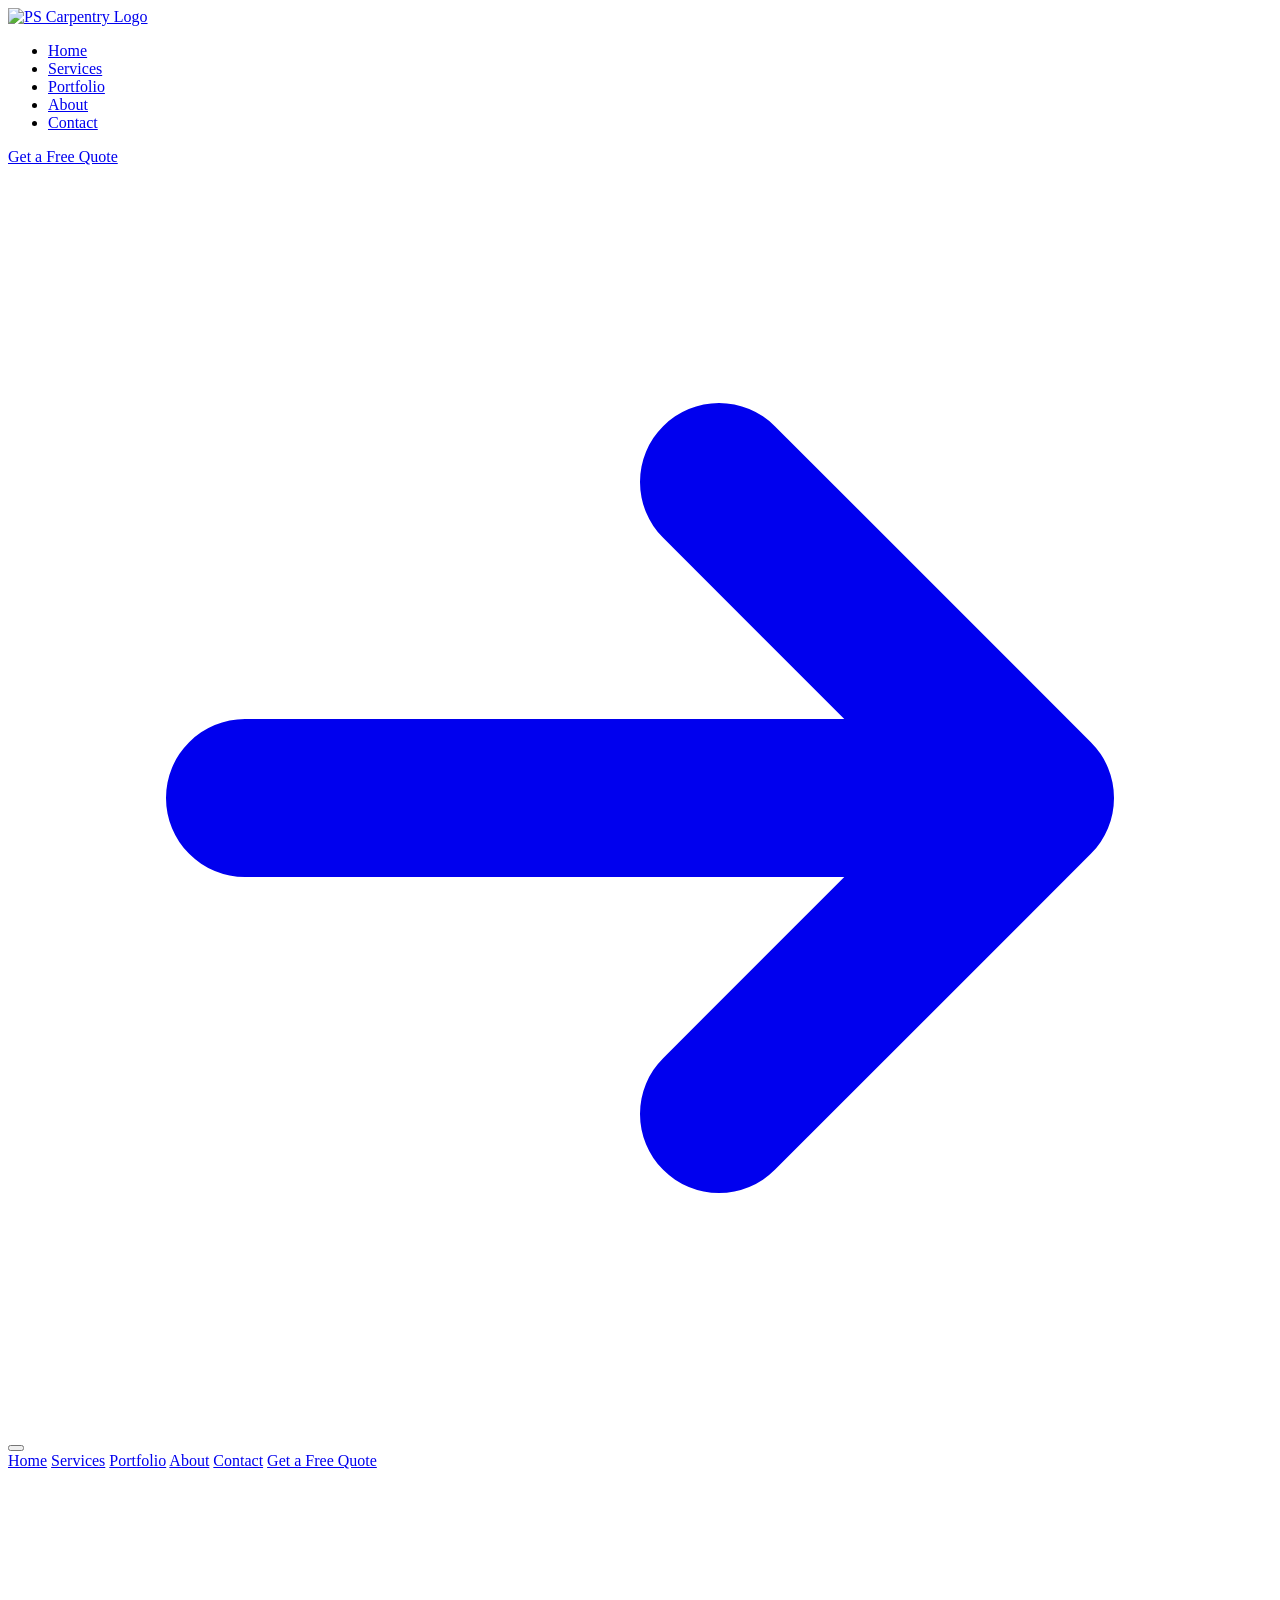
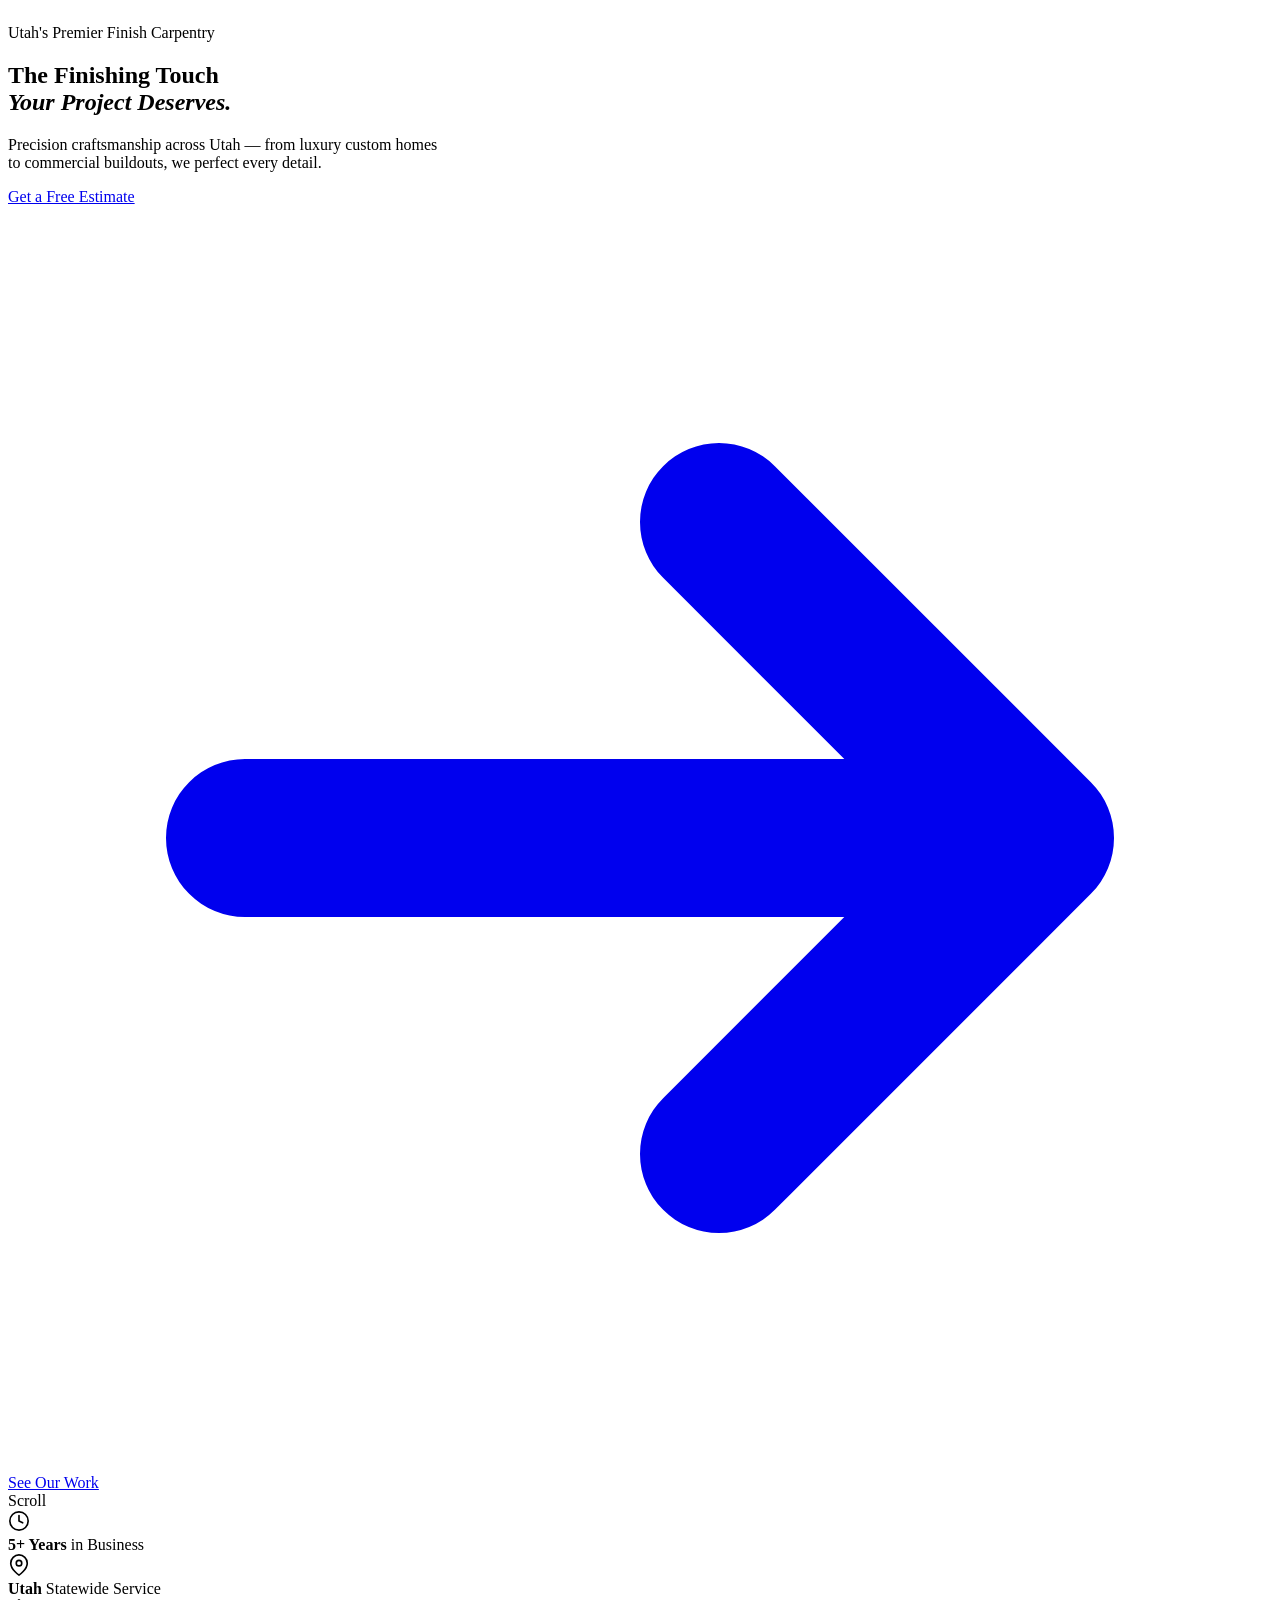
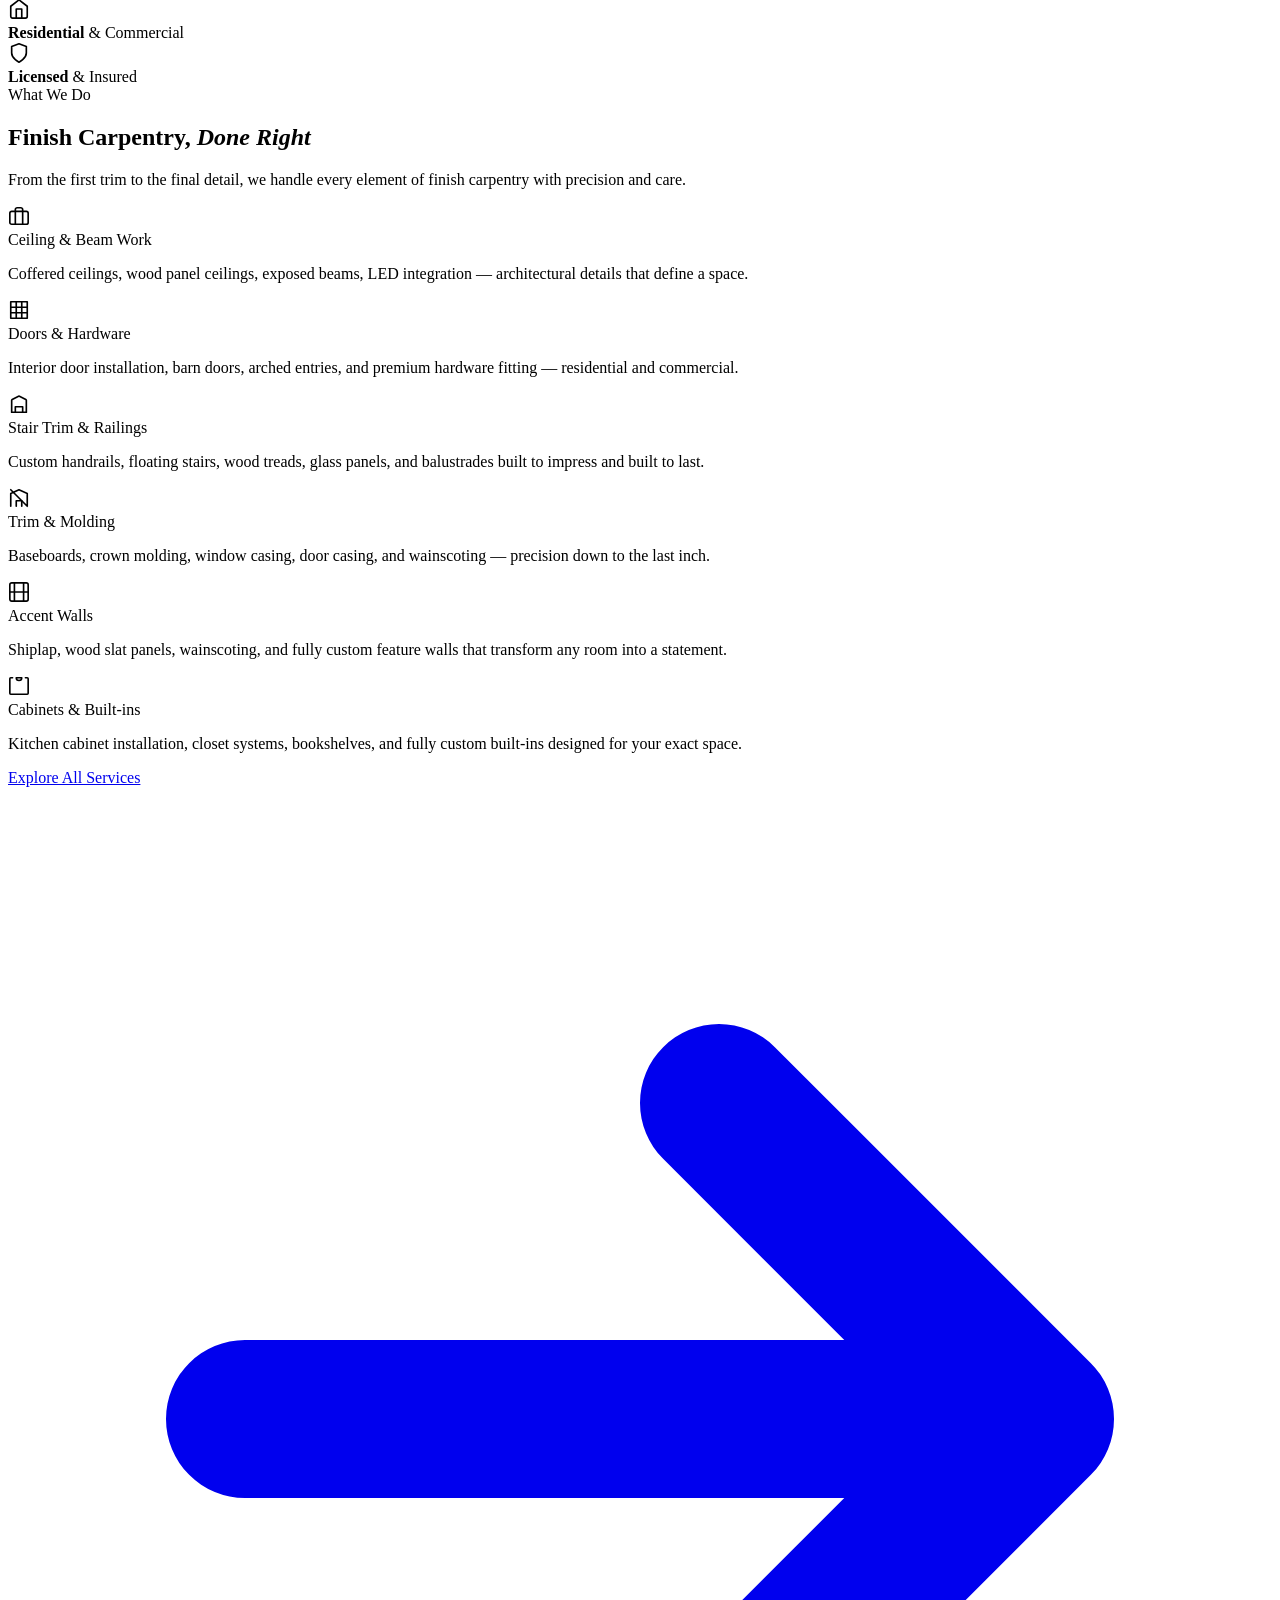
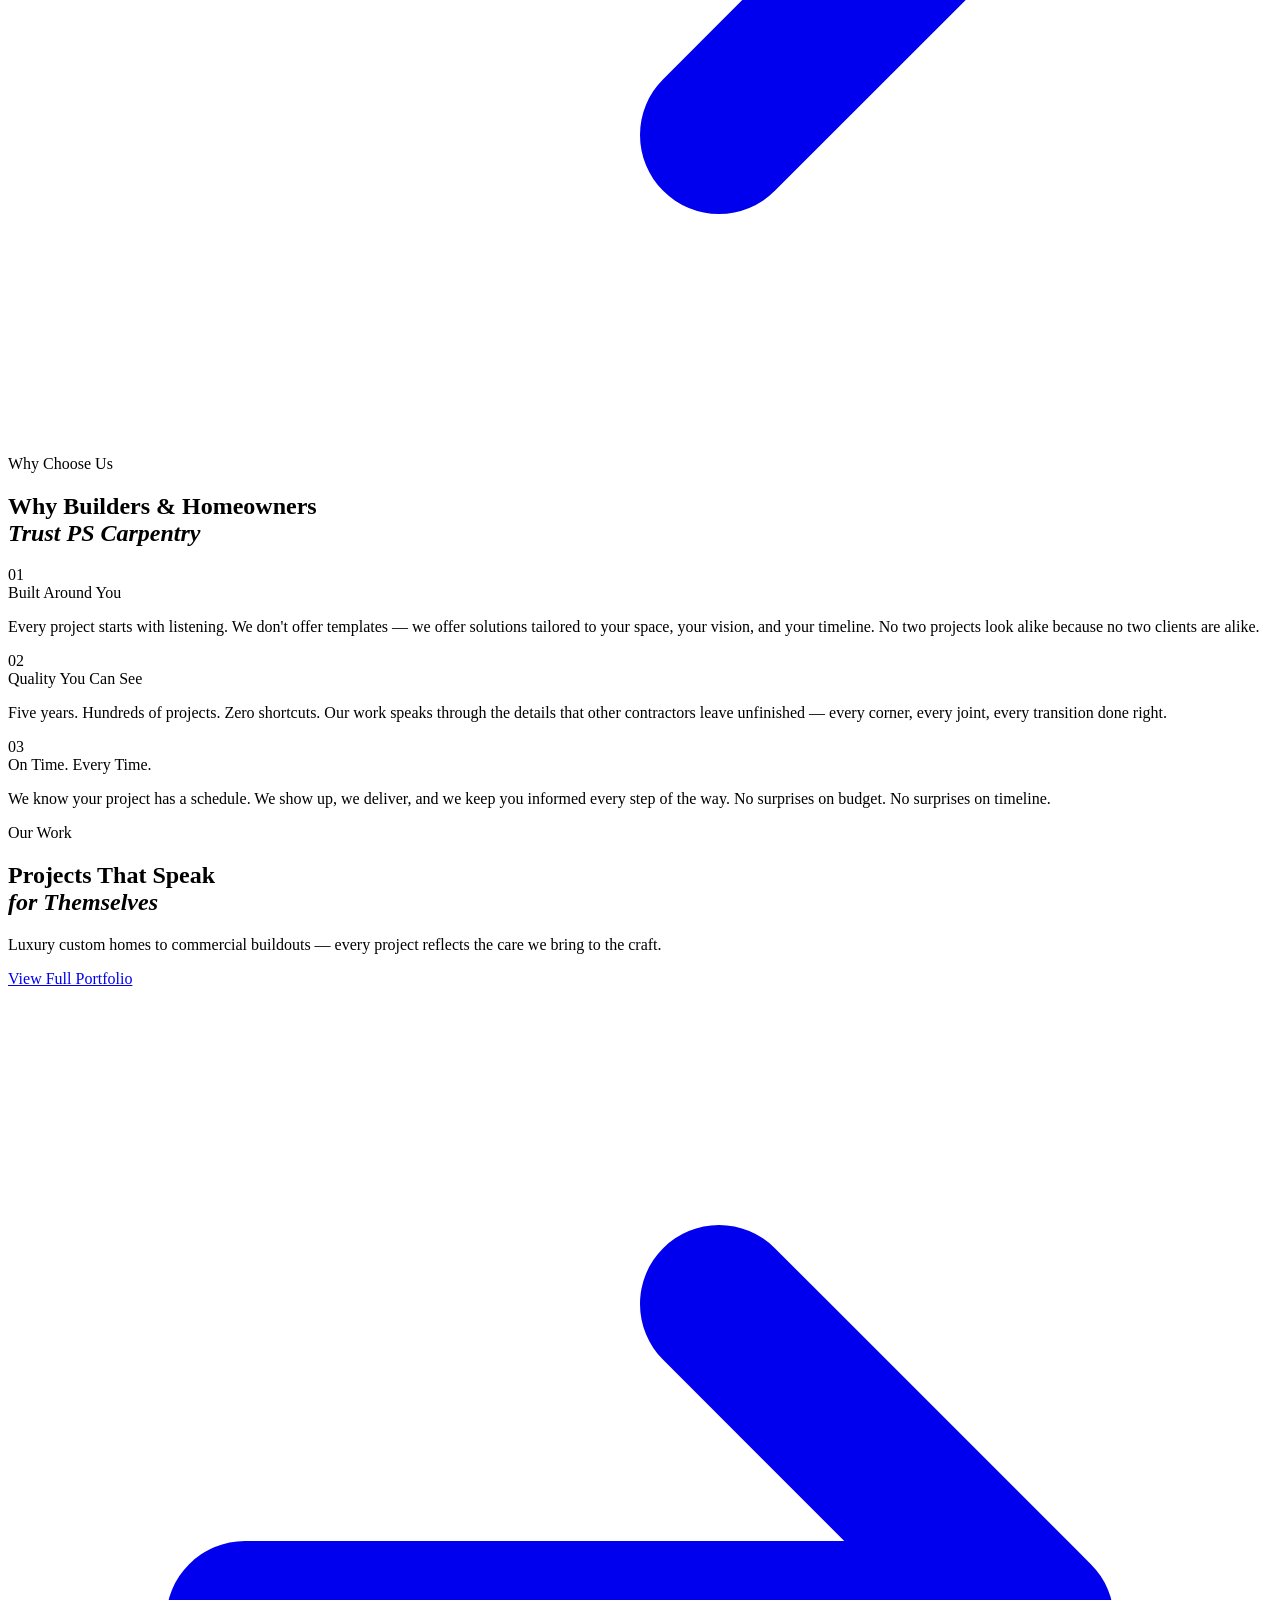
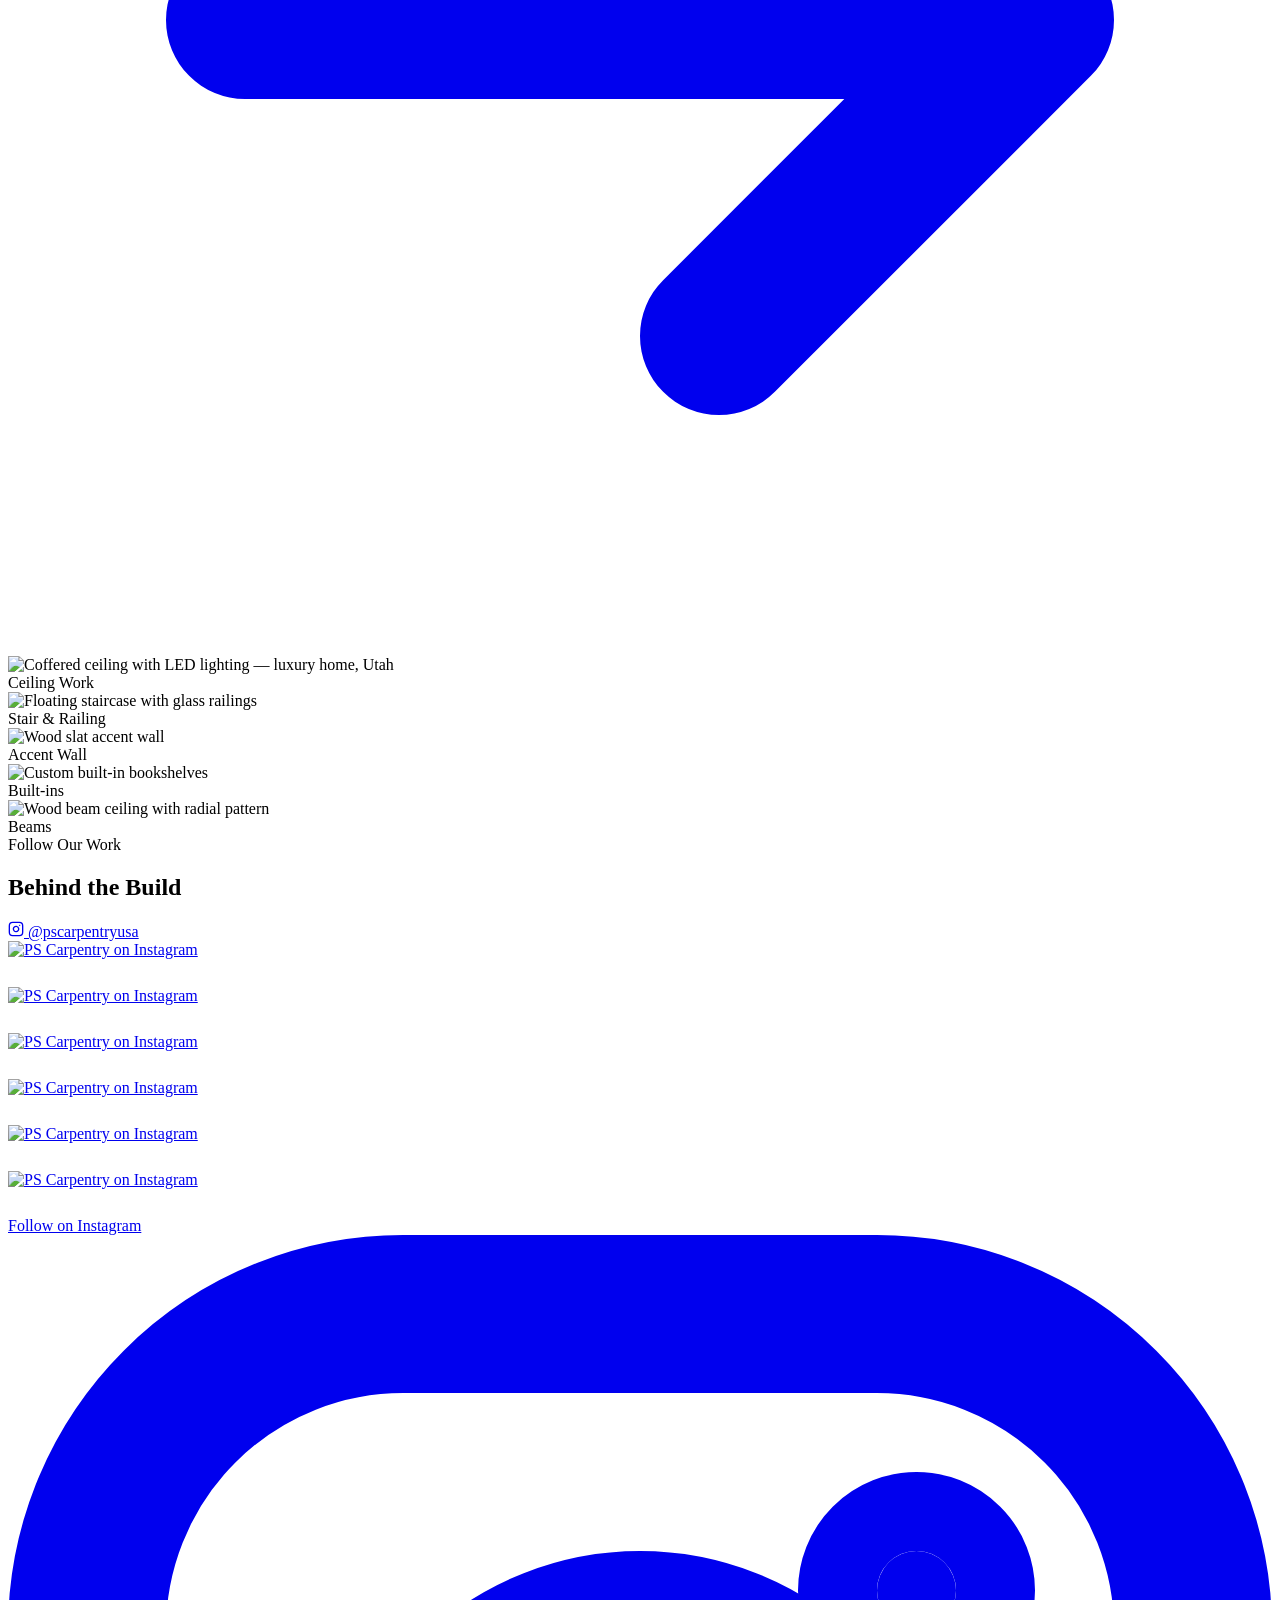
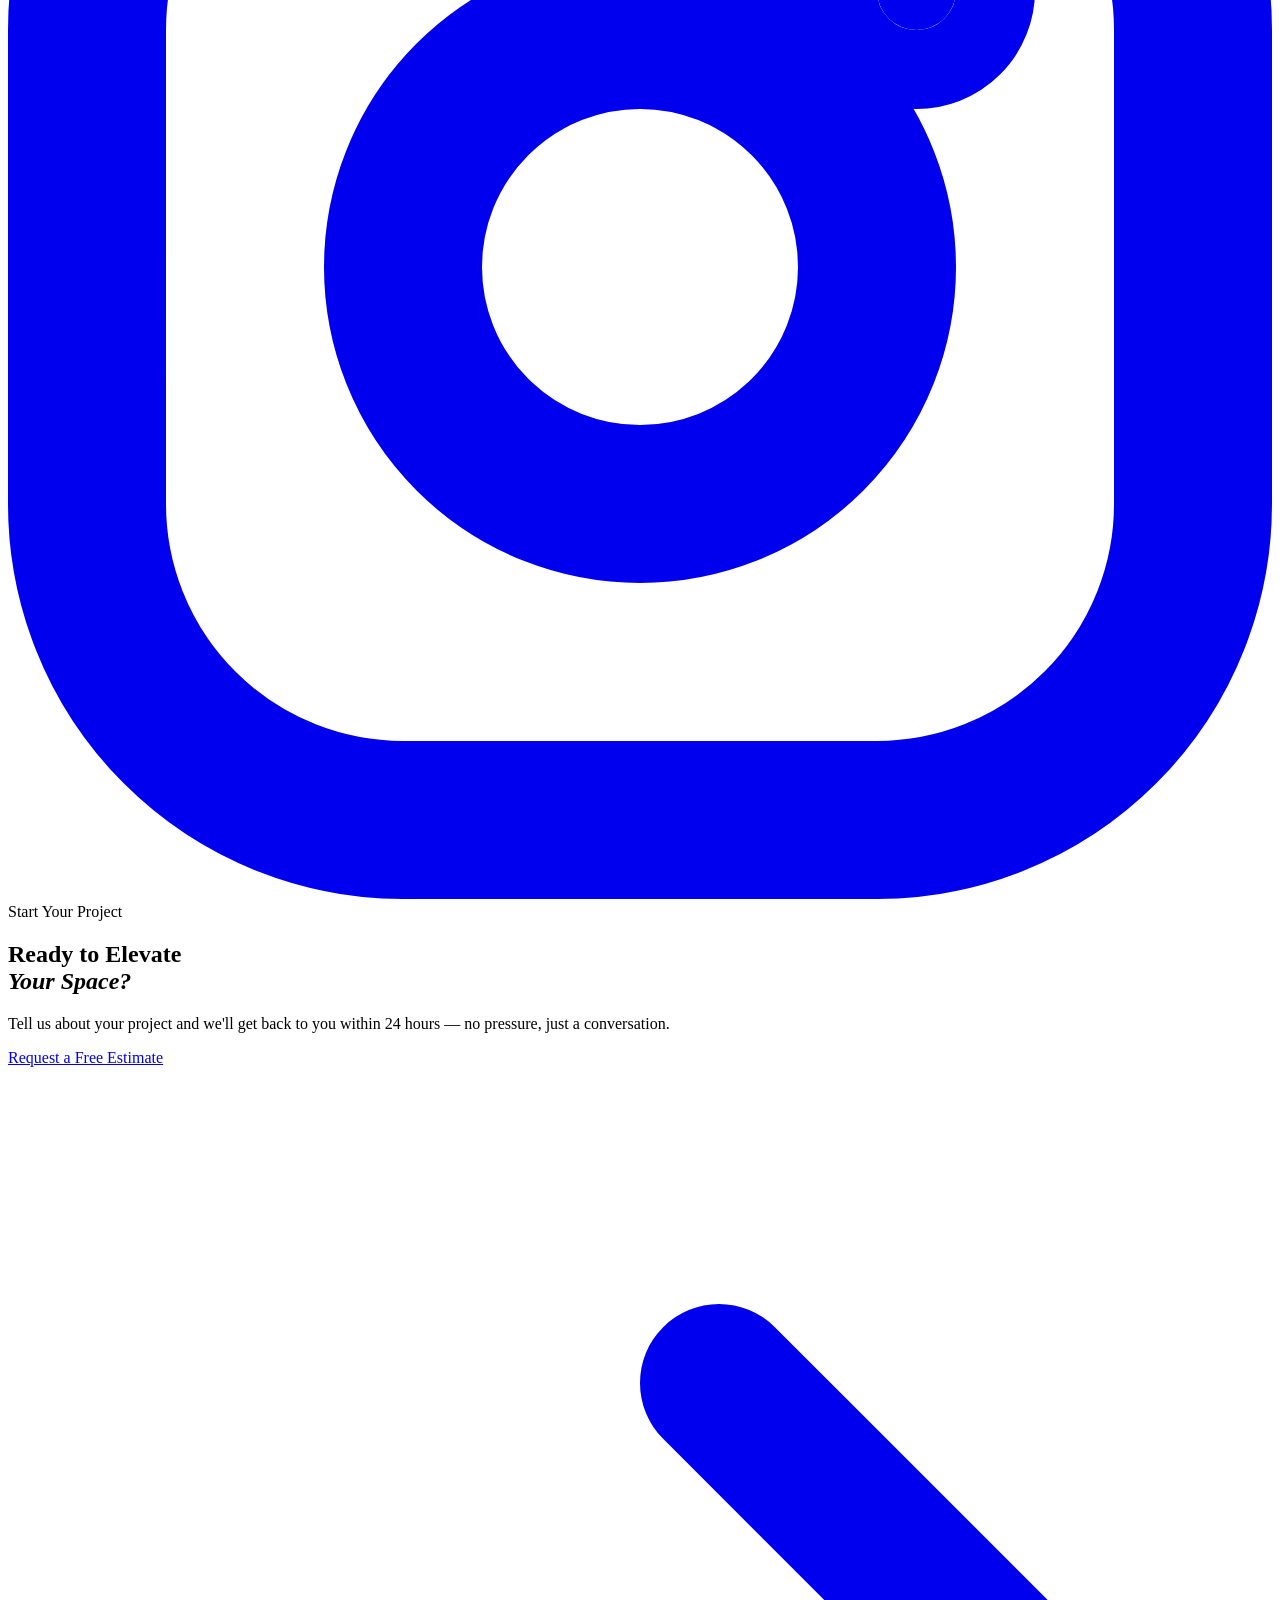
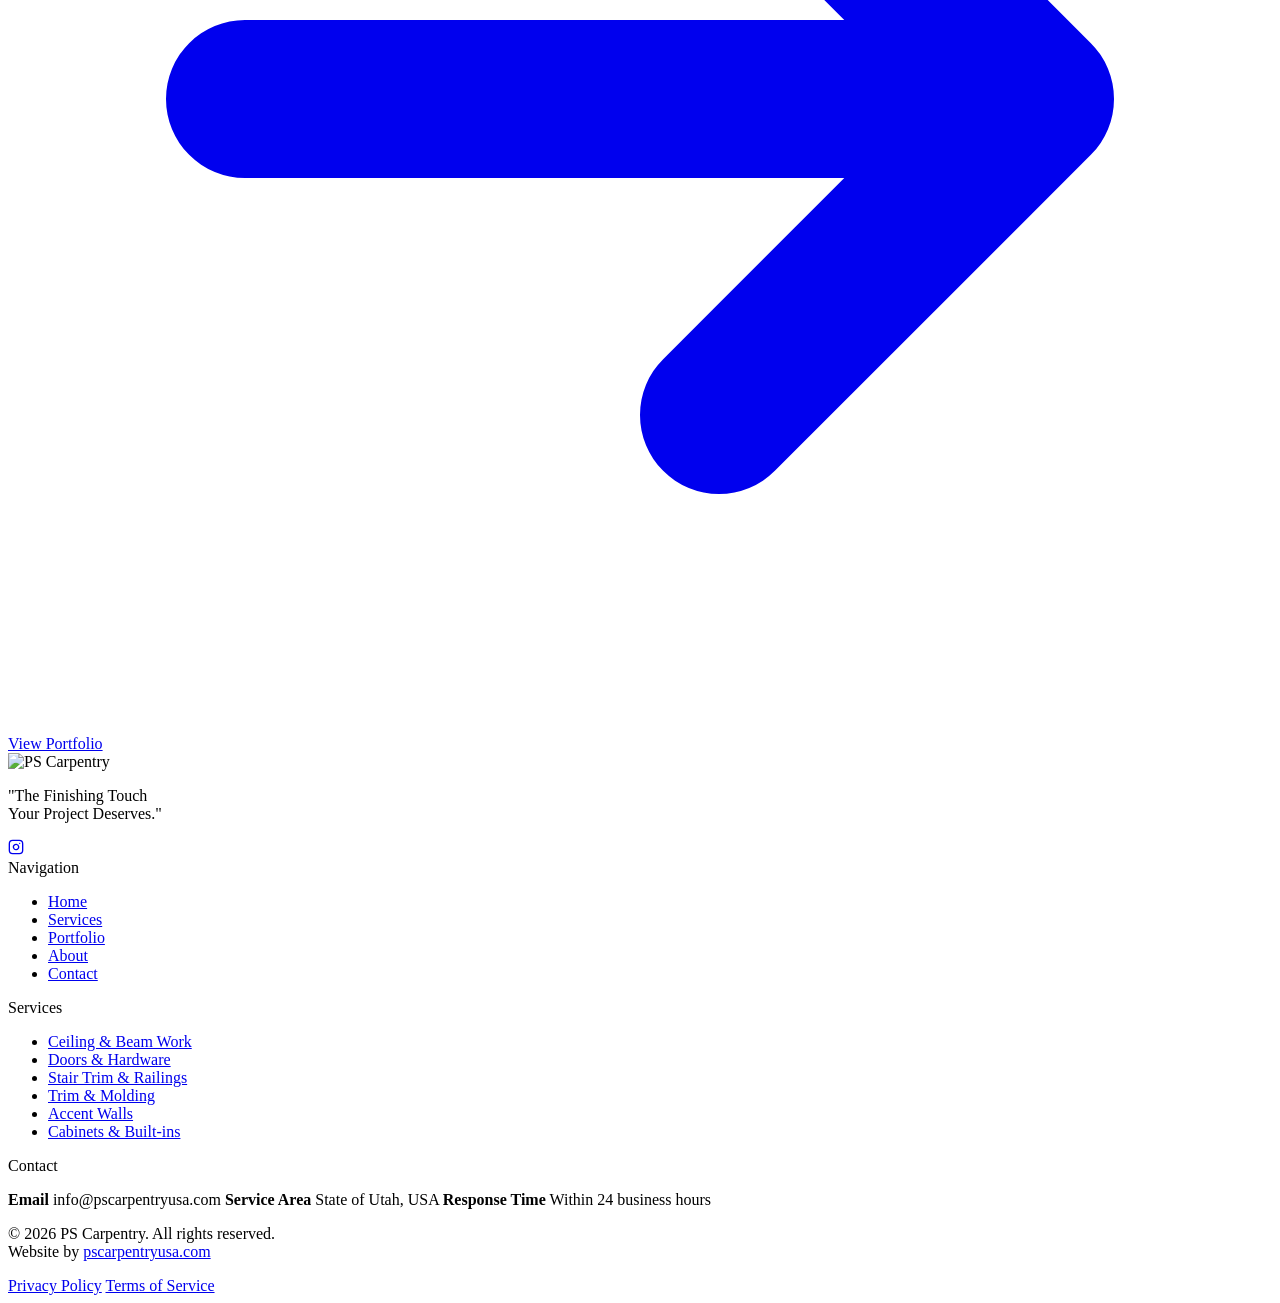
==== index.html @ 9cf77410 "Add files via upload" ====
<!DOCTYPE html>
<html lang="en">
<head>
  <meta charset="UTF-8">
  <meta name="viewport" content="width=device-width, initial-scale=1.0">
  <title>PS Carpentry | Finish Carpentry Specialists in Utah</title>
  <meta name="description" content="Premium finish carpentry across Utah — trim, ceilings, stairs, custom built-ins, and more. Residential & commercial. Get a free estimate today.">
  <meta name="robots" content="index, follow">
  <link rel="canonical" href="https://pscarpentryusa.com/">

  <!-- Open Graph -->
  <meta property="og:title" content="PS Carpentry | Finish Carpentry Specialists in Utah">
  <meta property="og:description" content="Premium finish carpentry across Utah. Residential & commercial. Get a free estimate.">
  <meta property="og:url" content="https://pscarpentryusa.com">
  <meta property="og:type" content="website">
  <meta property="og:image" content="https://pscarpentryusa.com/assets/images/logo.png">

  <!-- Favicon -->
  <link rel="icon" type="image/png" href="assets/images/logo.png">

  <!-- Fonts -->
  <link rel="preconnect" href="https://fonts.googleapis.com">
  <link rel="preconnect" href="https://fonts.gstatic.com" crossorigin>
  <link href="https://fonts.googleapis.com/css2?family=Playfair+Display:ital,wght@0,400;0,600;0,700;1,400&family=Raleway:wght@300;400;500;600;700;800&family=Inter:wght@300;400;500&display=swap" rel="stylesheet">

  <link rel="stylesheet" href="assets/css/style.css">
</head>
<body>

  <!-- ══════════════════════════════════════════════════
       NAV
  ══════════════════════════════════════════════════ -->
  <nav class="nav" aria-label="Main navigation">
    <div class="nav__inner">
      <a href="index.html" class="nav__logo" aria-label="PS Carpentry Home">
        <img src="assets/images/logo.png" alt="PS Carpentry Logo">
      </a>

      <ul class="nav__links" role="list">
        <li><a href="index.html">Home</a></li>
        <li><a href="services.html">Services</a></li>
        <li><a href="portfolio.html">Portfolio</a></li>
        <li><a href="about.html">About</a></li>
        <li><a href="contact.html">Contact</a></li>
      </ul>

      <div class="nav__cta">
        <a href="contact.html" class="btn btn-primary">Get a Free Quote
          <svg viewBox="0 0 16 16" fill="none" stroke="currentColor" stroke-width="2" stroke-linecap="round" stroke-linejoin="round"><path d="M3 8h10M9 4l4 4-4 4"/></svg>
        </a>
      </div>

      <button class="nav__hamburger" aria-label="Open menu" aria-expanded="false">
        <span></span><span></span><span></span>
      </button>
    </div>
  </nav>

  <!-- Mobile nav -->
  <div class="nav__mobile" aria-hidden="true">
    <a href="index.html">Home</a>
    <a href="services.html">Services</a>
    <a href="portfolio.html">Portfolio</a>
    <a href="about.html">About</a>
    <a href="contact.html">Contact</a>
    <a href="contact.html" class="btn btn-primary">Get a Free Quote</a>
  </div>

  <!-- ══════════════════════════════════════════════════
       HERO
  ══════════════════════════════════════════════════ -->
  <section class="hero" aria-label="Hero">
    <video
      class="hero__video"
      src="assets/videos/hero-1.mp4"
      autoplay
      muted
      loop
      playsinline
      aria-hidden="true"
    ></video>
    <div class="hero__overlay"></div>

    <div class="hero__content">
      <span class="hero__eyebrow">Utah's Premier Finish Carpentry</span>
      <h1 class="hero__title">
        The Finishing Touch<br>
        <em>Your Project Deserves.</em>
      </h1>
      <p class="hero__sub">
        Precision craftsmanship across Utah — from luxury custom homes<br>
        to commercial buildouts, we perfect every detail.
      </p>
      <div class="hero__ctas">
        <a href="contact.html" class="btn btn-primary">
          Get a Free Estimate
          <svg viewBox="0 0 16 16" fill="none" stroke="currentColor" stroke-width="2" stroke-linecap="round" stroke-linejoin="round"><path d="M3 8h10M9 4l4 4-4 4"/></svg>
        </a>
        <a href="portfolio.html" class="btn btn-outline">
          See Our Work
        </a>
      </div>
    </div>

    <div class="hero__scroll" aria-hidden="true">
      <span>Scroll</span>
      <div class="hero__scroll-line"></div>
    </div>
  </section>

  <!-- ══════════════════════════════════════════════════
       TRUST BAR
  ══════════════════════════════════════════════════ -->
  <div class="trust-bar">
    <div class="trust-bar__inner">
      <div class="trust-bar__item reveal">
        <svg class="trust-bar__icon" width="22" height="22" viewBox="0 0 24 24" fill="none" stroke="currentColor" stroke-width="1.8" stroke-linecap="round" stroke-linejoin="round"><circle cx="12" cy="12" r="10"/><path d="M12 6v6l4 2"/></svg>
        <div class="trust-bar__text">
          <strong>5+ Years</strong>
          in Business
        </div>
      </div>

      <div class="trust-bar__item reveal reveal-delay-1">
        <svg class="trust-bar__icon" width="22" height="22" viewBox="0 0 24 24" fill="none" stroke="currentColor" stroke-width="1.8" stroke-linecap="round" stroke-linejoin="round"><path d="M21 10c0 7-9 13-9 13s-9-6-9-13a9 9 0 0118 0z"/><circle cx="12" cy="10" r="3"/></svg>
        <div class="trust-bar__text">
          <strong>Utah</strong>
          Statewide Service
        </div>
      </div>

      <div class="trust-bar__item reveal reveal-delay-2">
        <svg class="trust-bar__icon" width="22" height="22" viewBox="0 0 24 24" fill="none" stroke="currentColor" stroke-width="1.8" stroke-linecap="round" stroke-linejoin="round"><path d="M3 9l9-7 9 7v11a2 2 0 01-2 2H5a2 2 0 01-2-2z"/><path d="M9 22V12h6v10"/></svg>
        <div class="trust-bar__text">
          <strong>Residential</strong>
          & Commercial
        </div>
      </div>

      <div class="trust-bar__item reveal reveal-delay-3">
        <svg class="trust-bar__icon" width="22" height="22" viewBox="0 0 24 24" fill="none" stroke="currentColor" stroke-width="1.8" stroke-linecap="round" stroke-linejoin="round"><path d="M12 22s8-4 8-10V5l-8-3-8 3v7c0 6 8 10 8 10z"/></svg>
        <div class="trust-bar__text">
          <strong>Licensed</strong>
          & Insured
        </div>
      </div>
    </div>
  </div>

  <!-- ══════════════════════════════════════════════════
       SERVICES
  ══════════════════════════════════════════════════ -->
  <section class="services section" id="services">
    <div class="container">
      <div class="services__header reveal">
        <span class="section-label">What We Do</span>
        <h2 class="section-title">Finish Carpentry, <em>Done Right</em></h2>
        <div class="divider divider-center"></div>
        <p class="section-sub">From the first trim to the final detail, we handle every element of finish carpentry with precision and care.</p>
      </div>

      <div class="services__grid">
        <div class="service-card reveal">
          <div class="service-card__icon">
            <svg width="22" height="22" viewBox="0 0 24 24" fill="none" stroke="currentColor" stroke-width="1.8" stroke-linecap="round" stroke-linejoin="round"><rect x="2" y="7" width="20" height="14" rx="2"/><path d="M16 21V5a2 2 0 00-2-2h-4a2 2 0 00-2 2v16"/></svg>
          </div>
          <div class="service-card__title">Ceiling & Beam Work</div>
          <p class="service-card__desc">Coffered ceilings, wood panel ceilings, exposed beams, LED integration — architectural details that define a space.</p>
        </div>

        <div class="service-card reveal reveal-delay-1">
          <div class="service-card__icon">
            <svg width="22" height="22" viewBox="0 0 24 24" fill="none" stroke="currentColor" stroke-width="1.8" stroke-linecap="round" stroke-linejoin="round"><path d="M3 3h18v18H3zM3 9h18M3 15h18M9 3v18M15 3v18"/></svg>
          </div>
          <div class="service-card__title">Doors & Hardware</div>
          <p class="service-card__desc">Interior door installation, barn doors, arched entries, and premium hardware fitting — residential and commercial.</p>
        </div>

        <div class="service-card reveal reveal-delay-2">
          <div class="service-card__icon">
            <svg width="22" height="22" viewBox="0 0 24 24" fill="none" stroke="currentColor" stroke-width="1.8" stroke-linecap="round" stroke-linejoin="round"><path d="M4 21V8a1 1 0 01.553-.894l7-3.5a1 1 0 01.894 0l7 3.5A1 1 0 0120 8v13"/><path d="M4 21h16"/><path d="M8 21v-6h8v6"/></svg>
          </div>
          <div class="service-card__title">Stair Trim & Railings</div>
          <p class="service-card__desc">Custom handrails, floating stairs, wood treads, glass panels, and balustrades built to impress and built to last.</p>
        </div>

        <div class="service-card reveal reveal-delay-1">
          <div class="service-card__icon">
            <svg width="22" height="22" viewBox="0 0 24 24" fill="none" stroke="currentColor" stroke-width="1.8" stroke-linecap="round" stroke-linejoin="round"><path d="M3 3l18 18M3 21V7l9-4 9 4v14"/><path d="M9 21v-6h6v6"/></svg>
          </div>
          <div class="service-card__title">Trim & Molding</div>
          <p class="service-card__desc">Baseboards, crown molding, window casing, door casing, and wainscoting — precision down to the last inch.</p>
        </div>

        <div class="service-card reveal reveal-delay-2">
          <div class="service-card__icon">
            <svg width="22" height="22" viewBox="0 0 24 24" fill="none" stroke="currentColor" stroke-width="1.8" stroke-linecap="round" stroke-linejoin="round"><rect x="2" y="2" width="20" height="20" rx="2"/><path d="M7 2v20M17 2v20M2 12h20"/></svg>
          </div>
          <div class="service-card__title">Accent Walls</div>
          <p class="service-card__desc">Shiplap, wood slat panels, wainscoting, and fully custom feature walls that transform any room into a statement.</p>
        </div>

        <div class="service-card reveal reveal-delay-3">
          <div class="service-card__icon">
            <svg width="22" height="22" viewBox="0 0 24 24" fill="none" stroke="currentColor" stroke-width="1.8" stroke-linecap="round" stroke-linejoin="round"><path d="M5 3H3a1 1 0 00-1 1v16a1 1 0 001 1h18a1 1 0 001-1V4a1 1 0 00-1-1h-2M9 3h6M9 3a3 3 0 006 0"/></svg>
          </div>
          <div class="service-card__title">Cabinets & Built-ins</div>
          <p class="service-card__desc">Kitchen cabinet installation, closet systems, bookshelves, and fully custom built-ins designed for your exact space.</p>
        </div>
      </div>

      <div class="text-center mt-3 reveal">
        <a href="services.html" class="btn btn-outline">
          Explore All Services
          <svg viewBox="0 0 16 16" fill="none" stroke="currentColor" stroke-width="2" stroke-linecap="round" stroke-linejoin="round"><path d="M3 8h10M9 4l4 4-4 4"/></svg>
        </a>
      </div>
    </div>
  </section>

  <!-- ══════════════════════════════════════════════════
       WHY PS CARPENTRY
  ══════════════════════════════════════════════════ -->
  <section class="why section" id="why">
    <div class="container">
      <div class="why__header reveal">
        <span class="section-label">Why Choose Us</span>
        <h2 class="section-title">Why Builders & Homeowners<br><em>Trust PS Carpentry</em></h2>
        <div class="divider"></div>
      </div>

      <div class="why__grid">
        <div class="why-card reveal reveal-delay-1">
          <div class="why-card__number">01</div>
          <div class="why-card__title">Built Around You</div>
          <p>Every project starts with listening. We don't offer templates — we offer solutions tailored to your space, your vision, and your timeline. No two projects look alike because no two clients are alike.</p>
        </div>

        <div class="why-card reveal reveal-delay-2">
          <div class="why-card__number">02</div>
          <div class="why-card__title">Quality You Can See</div>
          <p>Five years. Hundreds of projects. Zero shortcuts. Our work speaks through the details that other contractors leave unfinished — every corner, every joint, every transition done right.</p>
        </div>

        <div class="why-card reveal reveal-delay-3">
          <div class="why-card__number">03</div>
          <div class="why-card__title">On Time. Every Time.</div>
          <p>We know your project has a schedule. We show up, we deliver, and we keep you informed every step of the way. No surprises on budget. No surprises on timeline.</p>
        </div>
      </div>
    </div>
  </section>

  <!-- ══════════════════════════════════════════════════
       PORTFOLIO PREVIEW
  ══════════════════════════════════════════════════ -->
  <section class="portfolio-preview section" id="portfolio">
    <div class="container">
      <div class="portfolio-preview__header">
        <div class="reveal">
          <span class="section-label">Our Work</span>
          <h2 class="section-title">Projects That Speak<br><em>for Themselves</em></h2>
          <div class="divider"></div>
          <p class="section-sub">Luxury custom homes to commercial buildouts — every project reflects the care we bring to the craft.</p>
        </div>
        <a href="portfolio.html" class="btn btn-outline reveal reveal-delay-2">
          View Full Portfolio
          <svg viewBox="0 0 16 16" fill="none" stroke="currentColor" stroke-width="2" stroke-linecap="round" stroke-linejoin="round"><path d="M3 8h10M9 4l4 4-4 4"/></svg>
        </a>
      </div>

      <div class="portfolio-preview__grid reveal">
        <div class="portfolio-item item">
          <img src="assets/images/portfolio/project-01.jpg" alt="Coffered ceiling with LED lighting — luxury home, Utah" loading="lazy">
          <div class="portfolio-item__overlay"><span class="portfolio-item__label">Ceiling Work</span></div>
        </div>
        <div class="portfolio-item">
          <img src="assets/images/portfolio/project-02.jpg" alt="Floating staircase with glass railings" loading="lazy">
          <div class="portfolio-item__overlay"><span class="portfolio-item__label">Stair & Railing</span></div>
        </div>
        <div class="portfolio-item">
          <img src="assets/images/portfolio/project-03.jpg" alt="Wood slat accent wall" loading="lazy">
          <div class="portfolio-item__overlay"><span class="portfolio-item__label">Accent Wall</span></div>
        </div>
        <div class="portfolio-item">
          <img src="assets/images/portfolio/project-04.jpg" alt="Custom built-in bookshelves" loading="lazy">
          <div class="portfolio-item__overlay"><span class="portfolio-item__label">Built-ins</span></div>
        </div>
        <div class="portfolio-item">
          <img src="assets/images/portfolio/project-05.jpg" alt="Wood beam ceiling with radial pattern" loading="lazy">
          <div class="portfolio-item__overlay"><span class="portfolio-item__label">Beams</span></div>
        </div>
      </div>
    </div>
  </section>

  <!-- ══════════════════════════════════════════════════
       INSTAGRAM
  ══════════════════════════════════════════════════ -->
  <section class="instagram section" id="instagram">
    <div class="container">
      <div class="instagram__header reveal">
        <span class="section-label">Follow Our Work</span>
        <h2 class="section-title" style="color:var(--dark)">Behind the Build</h2>
        <div class="divider divider-center"></div>
        <a href="https://www.instagram.com/pscarpentryusa/" target="_blank" rel="noopener" class="instagram__handle">
          <svg width="16" height="16" viewBox="0 0 24 24" fill="none" stroke="currentColor" stroke-width="2" stroke-linecap="round" stroke-linejoin="round"><rect x="2" y="2" width="20" height="20" rx="5" ry="5"/><path d="M16 11.37A4 4 0 1112.63 8 4 4 0 0116 11.37z"/><line x1="17.5" y1="6.5" x2="17.51" y2="6.5"/></svg>
          @pscarpentryusa
        </a>
      </div>

      <!--
        INSTAGRAM EMBED
        ────────────────────────────────────────────────
        To activate the live Instagram feed:
        1. Go to https://elfsight.com/instagram-feed-widget/
        2. Create a free account and connect @pscarpentryusa
        3. Copy the embed code and replace the grid below
        ────────────────────────────────────────────────
      -->
      <div class="instagram__grid reveal">
        <a class="instagram__post" href="https://www.instagram.com/pscarpentryusa/" target="_blank" rel="noopener">
          <img src="assets/images/portfolio/insta-01.jpg" alt="PS Carpentry on Instagram" loading="lazy">
          <div class="instagram__post__hover">
            <svg width="24" height="24" viewBox="0 0 24 24" fill="white" stroke="white" stroke-width="1.5" stroke-linecap="round" stroke-linejoin="round"><rect x="2" y="2" width="20" height="20" rx="5" ry="5"/><path d="M16 11.37A4 4 0 1112.63 8 4 4 0 0116 11.37z"/><line x1="17.5" y1="6.5" x2="17.51" y2="6.5"/></svg>
          </div>
        </a>
        <a class="instagram__post" href="https://www.instagram.com/pscarpentryusa/" target="_blank" rel="noopener">
          <img src="assets/images/portfolio/insta-02.jpg" alt="PS Carpentry on Instagram" loading="lazy">
          <div class="instagram__post__hover"><svg width="24" height="24" viewBox="0 0 24 24" fill="white" stroke="white" stroke-width="1.5" stroke-linecap="round" stroke-linejoin="round"><rect x="2" y="2" width="20" height="20" rx="5" ry="5"/><path d="M16 11.37A4 4 0 1112.63 8 4 4 0 0116 11.37z"/><line x1="17.5" y1="6.5" x2="17.51" y2="6.5"/></svg></div>
        </a>
        <a class="instagram__post" href="https://www.instagram.com/pscarpentryusa/" target="_blank" rel="noopener">
          <img src="assets/images/portfolio/insta-03.jpg" alt="PS Carpentry on Instagram" loading="lazy">
          <div class="instagram__post__hover"><svg width="24" height="24" viewBox="0 0 24 24" fill="white" stroke="white" stroke-width="1.5" stroke-linecap="round" stroke-linejoin="round"><rect x="2" y="2" width="20" height="20" rx="5" ry="5"/><path d="M16 11.37A4 4 0 1112.63 8 4 4 0 0116 11.37z"/><line x1="17.5" y1="6.5" x2="17.51" y2="6.5"/></svg></div>
        </a>
        <a class="instagram__post" href="https://www.instagram.com/pscarpentryusa/" target="_blank" rel="noopener">
          <img src="assets/images/portfolio/insta-04.jpg" alt="PS Carpentry on Instagram" loading="lazy">
          <div class="instagram__post__hover"><svg width="24" height="24" viewBox="0 0 24 24" fill="white" stroke="white" stroke-width="1.5" stroke-linecap="round" stroke-linejoin="round"><rect x="2" y="2" width="20" height="20" rx="5" ry="5"/><path d="M16 11.37A4 4 0 1112.63 8 4 4 0 0116 11.37z"/><line x1="17.5" y1="6.5" x2="17.51" y2="6.5"/></svg></div>
        </a>
        <a class="instagram__post" href="https://www.instagram.com/pscarpentryusa/" target="_blank" rel="noopener">
          <img src="assets/images/portfolio/insta-05.jpg" alt="PS Carpentry on Instagram" loading="lazy">
          <div class="instagram__post__hover"><svg width="24" height="24" viewBox="0 0 24 24" fill="white" stroke="white" stroke-width="1.5" stroke-linecap="round" stroke-linejoin="round"><rect x="2" y="2" width="20" height="20" rx="5" ry="5"/><path d="M16 11.37A4 4 0 1112.63 8 4 4 0 0116 11.37z"/><line x1="17.5" y1="6.5" x2="17.51" y2="6.5"/></svg></div>
        </a>
        <a class="instagram__post" href="https://www.instagram.com/pscarpentryusa/" target="_blank" rel="noopener">
          <img src="assets/images/portfolio/insta-06.jpg" alt="PS Carpentry on Instagram" loading="lazy">
          <div class="instagram__post__hover"><svg width="24" height="24" viewBox="0 0 24 24" fill="white" stroke="white" stroke-width="1.5" stroke-linecap="round" stroke-linejoin="round"><rect x="2" y="2" width="20" height="20" rx="5" ry="5"/><path d="M16 11.37A4 4 0 1112.63 8 4 4 0 0116 11.37z"/><line x1="17.5" y1="6.5" x2="17.51" y2="6.5"/></svg></div>
        </a>
      </div>

      <div class="instagram__cta reveal">
        <a href="https://www.instagram.com/pscarpentryusa/" target="_blank" rel="noopener" class="btn btn-primary">
          Follow on Instagram
          <svg viewBox="0 0 16 16" fill="none" stroke="currentColor" stroke-width="2" stroke-linecap="round" stroke-linejoin="round"><rect x="1" y="1" width="14" height="14" rx="4"/><circle cx="8" cy="8" r="3"/><circle cx="11.5" cy="4.5" r="0.5" fill="currentColor"/></svg>
        </a>
      </div>
    </div>
  </section>

  <!-- ══════════════════════════════════════════════════
       CTA BANNER
  ══════════════════════════════════════════════════ -->
  <section class="cta-banner">
    <div class="container">
      <div class="cta-banner__inner">
        <div class="cta-banner__text reveal">
          <span class="section-label">Start Your Project</span>
          <h2 class="section-title">Ready to Elevate<br><em>Your Space?</em></h2>
          <p>Tell us about your project and we'll get back to you within 24 hours — no pressure, just a conversation.</p>
        </div>
        <div class="cta-banner__actions reveal reveal-delay-2">
          <a href="contact.html" class="btn btn-primary">
            Request a Free Estimate
            <svg viewBox="0 0 16 16" fill="none" stroke="currentColor" stroke-width="2" stroke-linecap="round" stroke-linejoin="round"><path d="M3 8h10M9 4l4 4-4 4"/></svg>
          </a>
          <a href="portfolio.html" class="btn btn-outline">View Portfolio</a>
        </div>
      </div>
    </div>
  </section>

  <!-- ══════════════════════════════════════════════════
       FOOTER
  ══════════════════════════════════════════════════ -->
  <footer class="footer">
    <div class="container">
      <div class="footer__top">
        <div class="footer__brand">
          <div class="footer__logo">
            <img src="assets/images/logo.png" alt="PS Carpentry">
          </div>
          <p class="footer__tagline">"The Finishing Touch<br>Your Project Deserves."</p>
          <div class="footer__social">
            <a href="https://www.instagram.com/pscarpentryusa/" target="_blank" rel="noopener" aria-label="Instagram">
              <svg width="16" height="16" viewBox="0 0 24 24" fill="none" stroke="currentColor" stroke-width="2" stroke-linecap="round" stroke-linejoin="round"><rect x="2" y="2" width="20" height="20" rx="5" ry="5"/><path d="M16 11.37A4 4 0 1112.63 8 4 4 0 0116 11.37z"/><line x1="17.5" y1="6.5" x2="17.51" y2="6.5"/></svg>
            </a>
          </div>
        </div>

        <div class="footer__col">
          <div class="footer__col-title">Navigation</div>
          <ul>
            <li><a href="index.html">Home</a></li>
            <li><a href="services.html">Services</a></li>
            <li><a href="portfolio.html">Portfolio</a></li>
            <li><a href="about.html">About</a></li>
            <li><a href="contact.html">Contact</a></li>
          </ul>
        </div>

        <div class="footer__col">
          <div class="footer__col-title">Services</div>
          <ul>
            <li><a href="services.html">Ceiling & Beam Work</a></li>
            <li><a href="services.html">Doors & Hardware</a></li>
            <li><a href="services.html">Stair Trim & Railings</a></li>
            <li><a href="services.html">Trim & Molding</a></li>
            <li><a href="services.html">Accent Walls</a></li>
            <li><a href="services.html">Cabinets & Built-ins</a></li>
          </ul>
        </div>

        <div class="footer__col footer__contact">
          <div class="footer__col-title">Contact</div>
          <p>
            <strong>Email</strong>
            info@pscarpentryusa.com
            <strong>Service Area</strong>
            State of Utah, USA
            <strong>Response Time</strong>
            Within 24 business hours
          </p>
        </div>
      </div>

      <div class="footer__bottom">
        <p class="footer__copy">
          &copy; <span id="year"></span> PS Carpentry. All rights reserved.
          <br>Website by <a href="https://pscarpentryusa.com">pscarpentryusa.com</a>
        </p>
        <nav class="footer__legal" aria-label="Legal links">
          <a href="#">Privacy Policy</a>
          <a href="#">Terms of Service</a>
        </nav>
      </div>
    </div>
  </footer>

  <script src="assets/js/main.js"></script>
  <script>document.getElementById('year').textContent = new Date().getFullYear();</script>
</body>
</html>
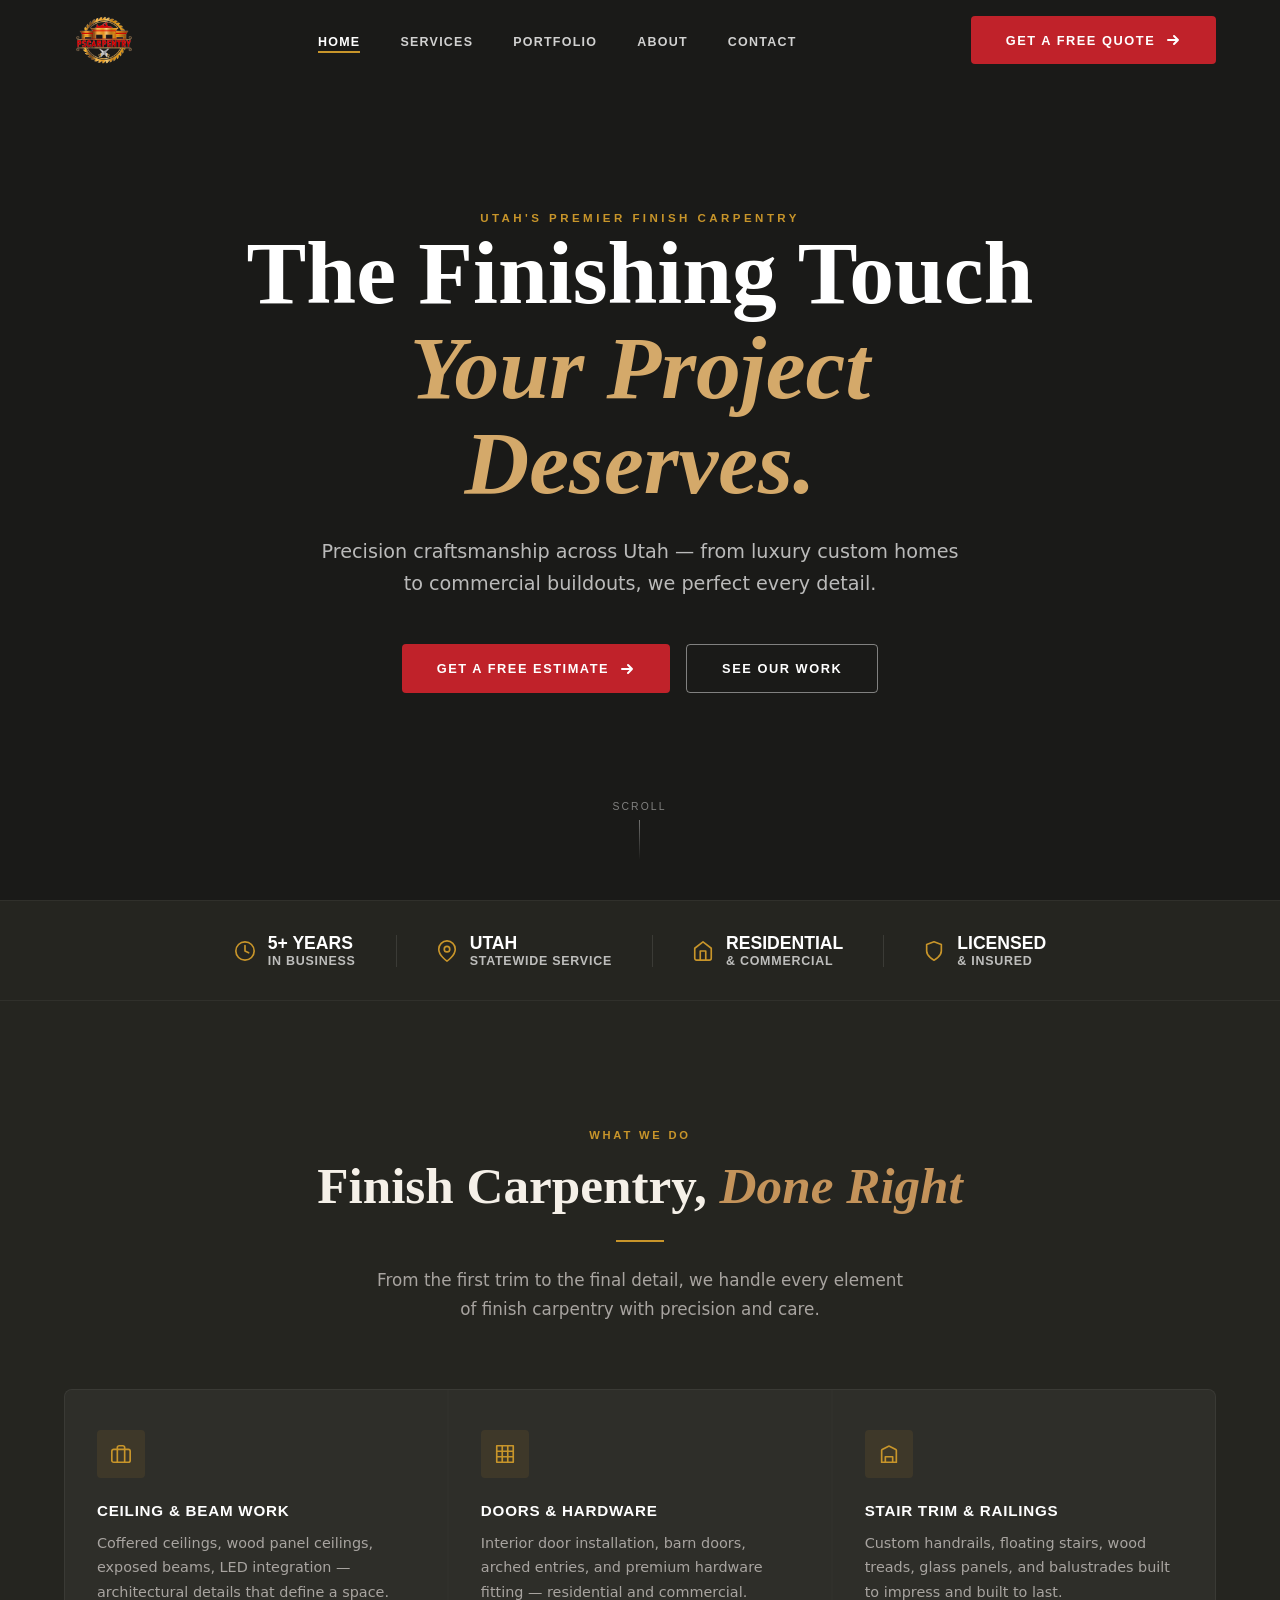
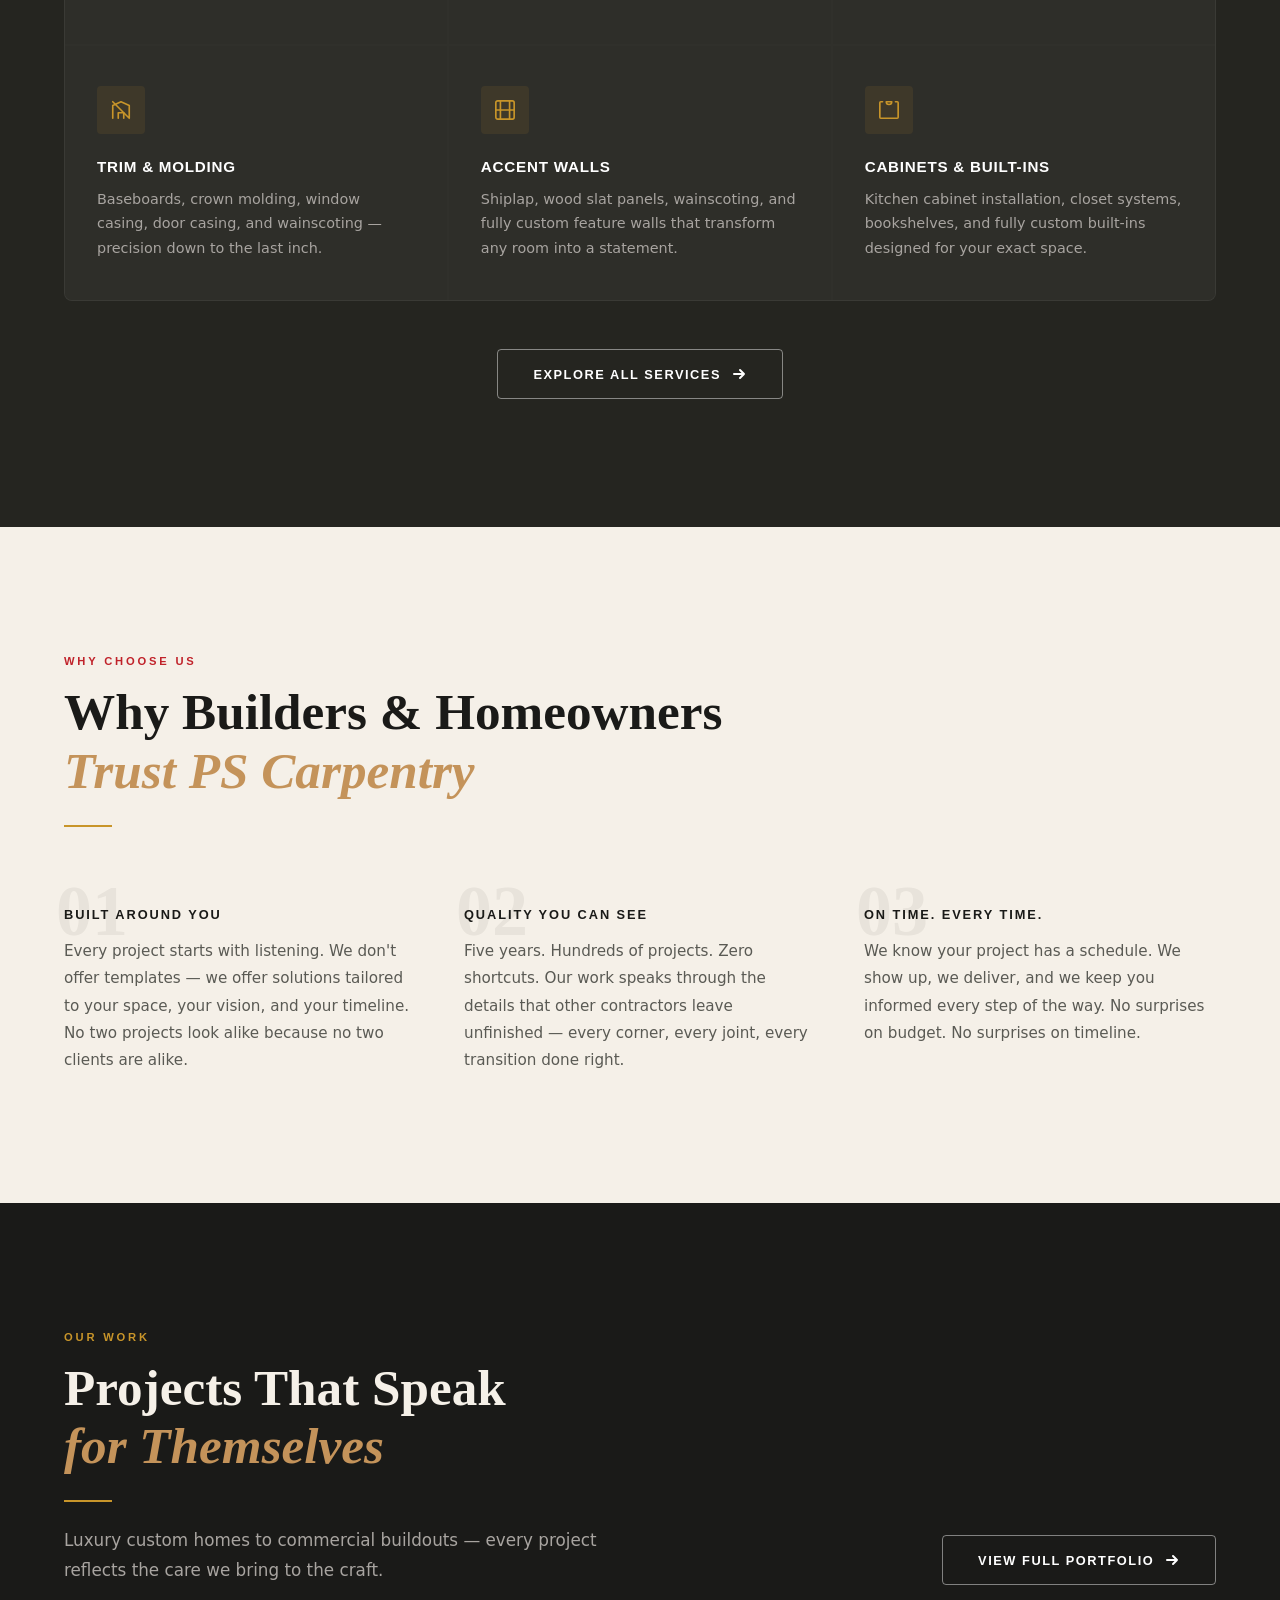
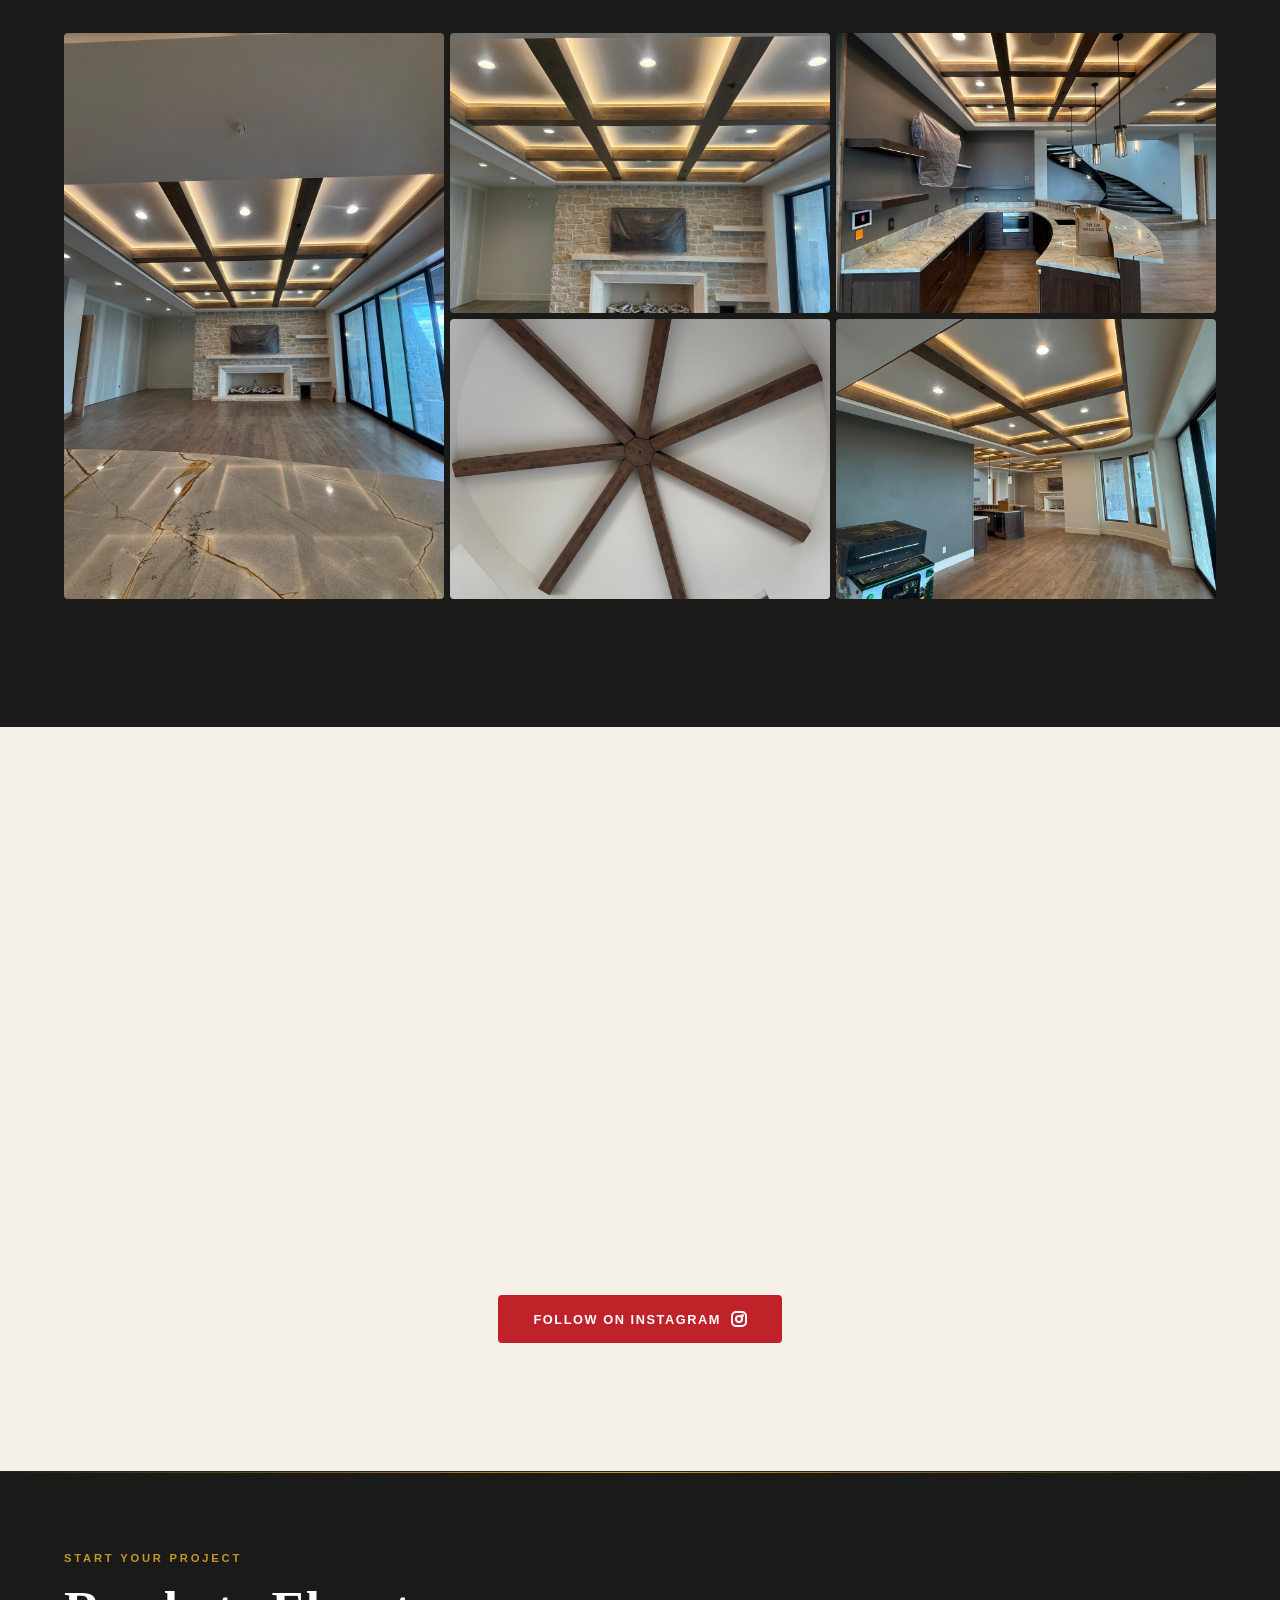
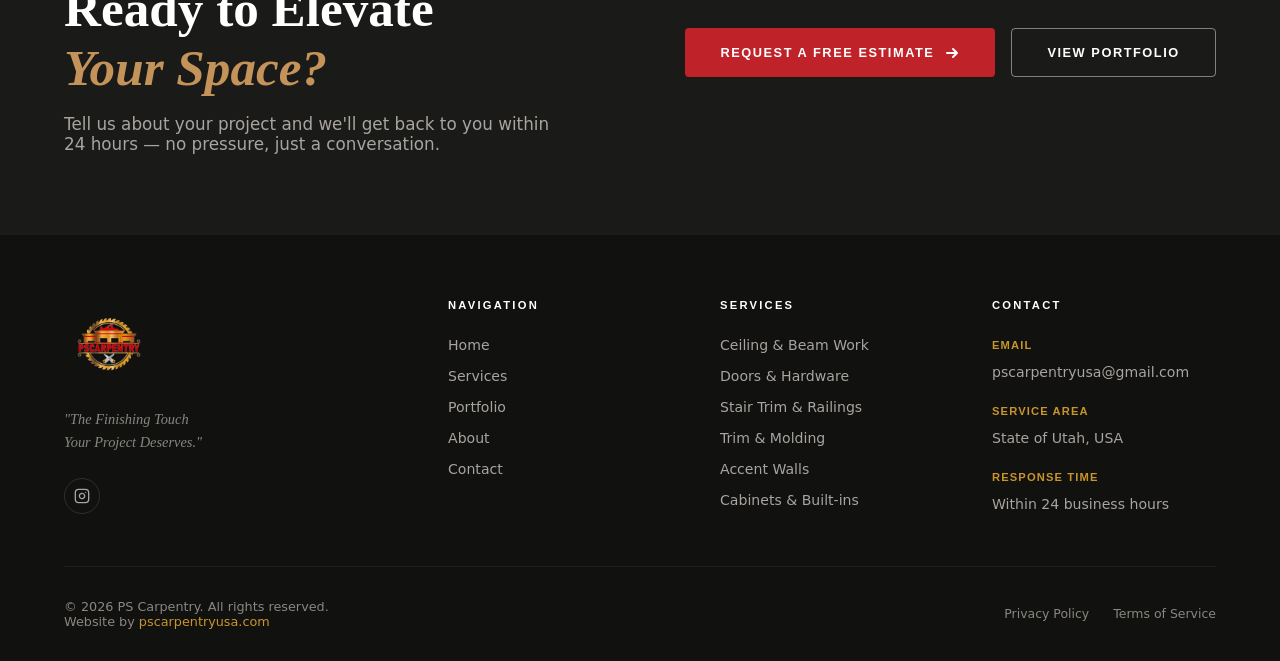
==== commit 9dafc64c: "Add files via upload" ====
--- a/index.html
+++ b/index.html
@@ -1,4 +1,4 @@
-<!DOCTYPE html>
+﻿<!DOCTYPE html>
 <html lang="en">
 <head>
   <meta charset="UTF-8">
@@ -423,7 +423,7 @@
           <div class="footer__col-title">Contact</div>
           <p>
             <strong>Email</strong>
-            info@pscarpentryusa.com
+            pscarpentryusa@gmail.com
             <strong>Service Area</strong>
             State of Utah, USA
             <strong>Response Time</strong>
--- a/assets/css/style.css
+++ b/assets/css/style.css
@@ -0,0 +1,1628 @@
+/* ============================================================
+   PS CARPENTRY — DESIGN SYSTEM
+   pscarpentryusa.com
+   ============================================================ */
+
+/* ── VARIABLES ─────────────────────────────────────────────── */
+:root {
+  --dark:        #1A1A18;
+  --dark-soft:   #252520;
+  --dark-card:   #2E2E29;
+  --cream:       #F5F0E8;
+  --cream-light: #FAF7F2;
+  --cream-dark:  #EDE8DF;
+  --wood:        #C4935A;
+  --wood-light:  #D4A96A;
+  --red:         #C0222A;
+  --red-dark:    #A01D23;
+  --gold:        #C8952A;
+  --gold-light:  #D4A83A;
+  --stone:       #8A8680;
+  --stone-light: #A8A4A0;
+  --white:       #FFFFFF;
+
+  --font-serif: 'Playfair Display', Georgia, serif;
+  --font-sans:  'Raleway', sans-serif;
+  --font-body:  'Inter', system-ui, sans-serif;
+
+  --ease: cubic-bezier(0.25, 0.46, 0.45, 0.94);
+  --ease-out: cubic-bezier(0.16, 1, 0.3, 1);
+  --transition: 0.35s var(--ease);
+
+  --max-w: 1280px;
+  --nav-h: 80px;
+
+  --radius-sm: 4px;
+  --radius:    8px;
+  --radius-lg: 16px;
+}
+
+/* ── RESET ──────────────────────────────────────────────────── */
+*, *::before, *::after { box-sizing: border-box; margin: 0; padding: 0; }
+
+html { scroll-behavior: smooth; font-size: 16px; }
+
+body {
+  font-family: var(--font-body);
+  background: var(--dark);
+  color: var(--cream);
+  overflow-x: hidden;
+  -webkit-font-smoothing: antialiased;
+}
+
+img, video { max-width: 100%; display: block; }
+a { text-decoration: none; color: inherit; }
+ul { list-style: none; }
+button { cursor: pointer; border: none; background: none; font-family: inherit; }
+
+/* ── TYPOGRAPHY ─────────────────────────────────────────────── */
+h1, h2, h3, h4 { font-family: var(--font-serif); line-height: 1.2; }
+
+.section-label {
+  font-family: var(--font-sans);
+  font-size: 0.7rem;
+  font-weight: 700;
+  letter-spacing: 0.25em;
+  text-transform: uppercase;
+  color: var(--gold);
+  display: block;
+  margin-bottom: 1rem;
+}
+
+.section-title {
+  font-size: clamp(2rem, 4vw, 3.2rem);
+  font-weight: 600;
+  line-height: 1.15;
+}
+
+.section-title em { font-style: italic; color: var(--wood); }
+
+.section-sub {
+  font-family: var(--font-body);
+  font-size: 1.05rem;
+  color: var(--stone-light);
+  line-height: 1.75;
+  max-width: 540px;
+}
+
+/* ── LAYOUT HELPERS ─────────────────────────────────────────── */
+.container {
+  width: 100%;
+  max-width: var(--max-w);
+  margin-inline: auto;
+  padding-inline: clamp(1.25rem, 5vw, 4rem);
+}
+
+.section { padding-block: clamp(5rem, 10vw, 9rem); }
+
+.grid-2 { display: grid; grid-template-columns: 1fr 1fr; gap: 2rem; }
+.grid-3 { display: grid; grid-template-columns: repeat(3, 1fr); gap: 2rem; }
+
+/* ── BUTTONS ────────────────────────────────────────────────── */
+.btn {
+  display: inline-flex;
+  align-items: center;
+  gap: 0.6rem;
+  font-family: var(--font-sans);
+  font-size: 0.8rem;
+  font-weight: 700;
+  letter-spacing: 0.12em;
+  text-transform: uppercase;
+  padding: 1rem 2.2rem;
+  border-radius: var(--radius-sm);
+  transition: var(--transition);
+  white-space: nowrap;
+}
+
+.btn-primary {
+  background: var(--red);
+  color: var(--white);
+}
+.btn-primary:hover {
+  background: var(--red-dark);
+  transform: translateY(-2px);
+  box-shadow: 0 8px 24px rgba(192,34,42,0.35);
+}
+
+.btn-outline {
+  background: transparent;
+  color: var(--white);
+  border: 1.5px solid rgba(255,255,255,0.45);
+}
+.btn-outline:hover {
+  border-color: var(--white);
+  background: rgba(255,255,255,0.08);
+  transform: translateY(-2px);
+}
+
+.btn-gold {
+  background: var(--gold);
+  color: var(--dark);
+}
+.btn-gold:hover {
+  background: var(--gold-light);
+  transform: translateY(-2px);
+  box-shadow: 0 8px 24px rgba(200,149,42,0.35);
+}
+
+.btn svg { width: 16px; height: 16px; transition: transform 0.25s var(--ease); }
+.btn:hover svg { transform: translateX(3px); }
+
+/* ── DIVIDER ────────────────────────────────────────────────── */
+.divider {
+  width: 48px;
+  height: 2px;
+  background: var(--gold);
+  margin-block: 1.5rem;
+}
+.divider-center { margin-inline: auto; }
+
+/* ── SCROLL REVEAL ──────────────────────────────────────────── */
+.reveal {
+  opacity: 0;
+  transform: translateY(32px);
+  transition: opacity 0.7s var(--ease-out), transform 0.7s var(--ease-out);
+}
+.reveal.visible {
+  opacity: 1;
+  transform: translateY(0);
+}
+.reveal-delay-1 { transition-delay: 0.1s; }
+.reveal-delay-2 { transition-delay: 0.2s; }
+.reveal-delay-3 { transition-delay: 0.3s; }
+.reveal-delay-4 { transition-delay: 0.4s; }
+.reveal-delay-5 { transition-delay: 0.5s; }
+
+/* ════════════════════════════════════════════════════════════
+   NAV
+════════════════════════════════════════════════════════════ */
+.nav {
+  position: fixed;
+  top: 0;
+  left: 0;
+  right: 0;
+  z-index: 1000;
+  height: var(--nav-h);
+  display: flex;
+  align-items: center;
+  transition: background var(--transition), box-shadow var(--transition);
+}
+
+.nav.scrolled {
+  background: var(--dark);
+  box-shadow: 0 1px 0 rgba(255,255,255,0.06);
+}
+
+.nav__inner {
+  display: flex;
+  align-items: center;
+  justify-content: space-between;
+  width: 100%;
+  max-width: var(--max-w);
+  margin-inline: auto;
+  padding-inline: clamp(1.25rem, 5vw, 4rem);
+}
+
+.nav__logo {
+  display: flex;
+  align-items: center;
+  flex-shrink: 0;
+}
+.nav__logo img {
+  height: 80px;
+  width: auto;
+  object-fit: contain;
+}
+
+.nav__links {
+  display: flex;
+  align-items: center;
+  gap: 2.5rem;
+}
+
+.nav__links a {
+  font-family: var(--font-sans);
+  font-size: 0.78rem;
+  font-weight: 600;
+  letter-spacing: 0.1em;
+  text-transform: uppercase;
+  color: rgba(255,255,255,0.8);
+  transition: color var(--transition);
+  position: relative;
+}
+
+.nav__links a::after {
+  content: '';
+  position: absolute;
+  bottom: -4px;
+  left: 0;
+  width: 0;
+  height: 1.5px;
+  background: var(--gold);
+  transition: width var(--transition);
+}
+
+.nav__links a:hover,
+.nav__links a.active {
+  color: var(--white);
+}
+.nav__links a:hover::after,
+.nav__links a.active::after {
+  width: 100%;
+}
+
+.nav__cta {
+  display: flex;
+  align-items: center;
+  gap: 1rem;
+}
+
+.nav__hamburger {
+  display: none;
+  flex-direction: column;
+  gap: 5px;
+  padding: 8px;
+  cursor: pointer;
+}
+.nav__hamburger span {
+  display: block;
+  width: 24px;
+  height: 2px;
+  background: var(--white);
+  transition: var(--transition);
+  transform-origin: center;
+}
+.nav__hamburger.open span:nth-child(1) { transform: rotate(45deg) translate(5px, 5px); }
+.nav__hamburger.open span:nth-child(2) { opacity: 0; }
+.nav__hamburger.open span:nth-child(3) { transform: rotate(-45deg) translate(5px, -5px); }
+
+/* Mobile Nav */
+.nav__mobile {
+  display: none;
+  position: fixed;
+  top: var(--nav-h);
+  left: 0;
+  right: 0;
+  background: var(--dark);
+  border-top: 1px solid rgba(255,255,255,0.07);
+  padding: 2rem clamp(1.25rem, 5vw, 4rem);
+  z-index: 999;
+  flex-direction: column;
+  gap: 0;
+  transform: translateY(-10px);
+  opacity: 0;
+  pointer-events: none;
+  transition: opacity 0.3s var(--ease), transform 0.3s var(--ease);
+}
+.nav__mobile.open {
+  display: flex;
+  opacity: 1;
+  transform: translateY(0);
+  pointer-events: all;
+}
+.nav__mobile a {
+  font-family: var(--font-sans);
+  font-size: 1rem;
+  font-weight: 600;
+  letter-spacing: 0.08em;
+  text-transform: uppercase;
+  color: rgba(255,255,255,0.8);
+  padding-block: 1rem;
+  border-bottom: 1px solid rgba(255,255,255,0.06);
+  transition: color var(--transition);
+}
+.nav__mobile a:hover { color: var(--white); }
+.nav__mobile .btn { margin-top: 1.5rem; align-self: flex-start; }
+
+/* ════════════════════════════════════════════════════════════
+   HERO
+════════════════════════════════════════════════════════════ */
+.hero {
+  position: relative;
+  height: 100vh;
+  min-height: 600px;
+  display: flex;
+  align-items: center;
+  justify-content: center;
+  overflow: hidden;
+  background: var(--dark);
+}
+
+.hero__video {
+  position: absolute;
+  inset: 0;
+  width: 100%;
+  height: 100%;
+  object-fit: cover;
+  object-position: center;
+  opacity: 0.55;
+  filter: brightness(0.85);
+}
+
+.hero__overlay {
+  position: absolute;
+  inset: 0;
+  background: linear-gradient(
+    to bottom,
+    rgba(26,26,24,0.3) 0%,
+    rgba(26,26,24,0.55) 50%,
+    rgba(26,26,24,0.85) 100%
+  );
+}
+
+.hero__content {
+  position: relative;
+  z-index: 2;
+  text-align: center;
+  max-width: 860px;
+  padding-inline: 1.5rem;
+}
+
+.hero__eyebrow {
+  font-family: var(--font-sans);
+  font-size: 0.72rem;
+  font-weight: 700;
+  letter-spacing: 0.3em;
+  text-transform: uppercase;
+  color: var(--gold);
+  margin-bottom: 1.4rem;
+  opacity: 0;
+  animation: fadeUp 0.8s var(--ease-out) 0.3s forwards;
+}
+
+.hero__title {
+  font-size: clamp(2.8rem, 7vw, 6rem);
+  font-weight: 700;
+  line-height: 1.06;
+  color: var(--white);
+  margin-bottom: 1.6rem;
+  opacity: 0;
+  animation: fadeUp 0.9s var(--ease-out) 0.5s forwards;
+}
+.hero__title em {
+  font-style: italic;
+  color: var(--wood-light);
+}
+
+.hero__sub {
+  font-family: var(--font-body);
+  font-size: clamp(1rem, 1.8vw, 1.2rem);
+  color: rgba(255,255,255,0.7);
+  line-height: 1.65;
+  margin-bottom: 2.8rem;
+  opacity: 0;
+  animation: fadeUp 0.9s var(--ease-out) 0.7s forwards;
+}
+
+.hero__ctas {
+  display: flex;
+  gap: 1rem;
+  justify-content: center;
+  flex-wrap: wrap;
+  opacity: 0;
+  animation: fadeUp 0.9s var(--ease-out) 0.9s forwards;
+}
+
+.hero__scroll {
+  position: absolute;
+  bottom: 2.5rem;
+  left: 50%;
+  transform: translateX(-50%);
+  z-index: 2;
+  display: flex;
+  flex-direction: column;
+  align-items: center;
+  gap: 0.5rem;
+  opacity: 0;
+  animation: fadeIn 1s var(--ease-out) 1.4s forwards;
+}
+.hero__scroll span {
+  font-family: var(--font-sans);
+  font-size: 0.65rem;
+  letter-spacing: 0.2em;
+  text-transform: uppercase;
+  color: rgba(255,255,255,0.45);
+}
+.hero__scroll-line {
+  width: 1px;
+  height: 40px;
+  background: linear-gradient(to bottom, rgba(255,255,255,0.4), transparent);
+  animation: scrollPulse 2s ease-in-out infinite;
+}
+
+@keyframes fadeUp {
+  from { opacity: 0; transform: translateY(24px); }
+  to   { opacity: 1; transform: translateY(0); }
+}
+@keyframes fadeIn {
+  from { opacity: 0; }
+  to   { opacity: 1; }
+}
+@keyframes scrollPulse {
+  0%, 100% { opacity: 0.4; transform: scaleY(1); }
+  50%       { opacity: 0.9; transform: scaleY(1.15); }
+}
+
+/* ════════════════════════════════════════════════════════════
+   TRUST BAR
+════════════════════════════════════════════════════════════ */
+.trust-bar {
+  background: var(--dark-soft);
+  border-top: 1px solid rgba(255,255,255,0.05);
+  border-bottom: 1px solid rgba(255,255,255,0.05);
+  padding-block: 1.5rem;
+}
+
+.trust-bar__inner {
+  display: flex;
+  align-items: center;
+  justify-content: center;
+  gap: 0;
+  flex-wrap: wrap;
+}
+
+.trust-bar__item {
+  display: flex;
+  align-items: center;
+  gap: 0.75rem;
+  padding: 0.5rem 2.5rem;
+  position: relative;
+}
+
+.trust-bar__item + .trust-bar__item::before {
+  content: '';
+  position: absolute;
+  left: 0;
+  top: 50%;
+  transform: translateY(-50%);
+  width: 1px;
+  height: 32px;
+  background: rgba(255,255,255,0.1);
+}
+
+.trust-bar__icon {
+  color: var(--gold);
+  flex-shrink: 0;
+}
+
+.trust-bar__text {
+  font-family: var(--font-sans);
+  font-size: 0.78rem;
+  font-weight: 600;
+  letter-spacing: 0.06em;
+  color: rgba(255,255,255,0.7);
+  text-transform: uppercase;
+}
+.trust-bar__text strong {
+  color: var(--white);
+  display: block;
+  font-size: 1.1rem;
+  letter-spacing: 0;
+}
+
+/* ════════════════════════════════════════════════════════════
+   SERVICES
+════════════════════════════════════════════════════════════ */
+.services {
+  background: var(--dark-soft);
+}
+
+.services__header {
+  text-align: center;
+  margin-bottom: 4rem;
+}
+.services__header .section-sub { margin-inline: auto; }
+
+.services__grid {
+  display: grid;
+  grid-template-columns: repeat(3, 1fr);
+  gap: 1.5px;
+  background: rgba(255,255,255,0.05);
+  border: 1px solid rgba(255,255,255,0.05);
+  border-radius: var(--radius);
+  overflow: hidden;
+}
+
+.service-card {
+  background: var(--dark-card);
+  padding: 2.5rem 2rem;
+  transition: background var(--transition);
+  position: relative;
+  overflow: hidden;
+}
+
+.service-card::before {
+  content: '';
+  position: absolute;
+  bottom: 0;
+  left: 0;
+  right: 0;
+  height: 2px;
+  background: linear-gradient(90deg, var(--gold), var(--wood));
+  transform: scaleX(0);
+  transform-origin: left;
+  transition: transform 0.4s var(--ease);
+}
+
+.service-card:hover {
+  background: #333330;
+}
+.service-card:hover::before {
+  transform: scaleX(1);
+}
+
+.service-card__icon {
+  width: 48px;
+  height: 48px;
+  background: rgba(200,149,42,0.1);
+  border-radius: var(--radius-sm);
+  display: flex;
+  align-items: center;
+  justify-content: center;
+  margin-bottom: 1.5rem;
+  color: var(--gold);
+  transition: background var(--transition);
+}
+.service-card:hover .service-card__icon {
+  background: rgba(200,149,42,0.18);
+}
+
+.service-card__title {
+  font-family: var(--font-sans);
+  font-size: 0.95rem;
+  font-weight: 700;
+  letter-spacing: 0.05em;
+  text-transform: uppercase;
+  color: var(--white);
+  margin-bottom: 0.75rem;
+}
+
+.service-card__desc {
+  font-size: 0.9rem;
+  color: var(--stone-light);
+  line-height: 1.7;
+}
+
+/* ════════════════════════════════════════════════════════════
+   WHY US
+════════════════════════════════════════════════════════════ */
+.why {
+  background: var(--cream);
+  color: var(--dark);
+}
+
+.why .section-label { color: var(--red); }
+.why .section-title { color: var(--dark); }
+.why .section-sub { color: #5a5a54; }
+
+.why__header {
+  margin-bottom: 4rem;
+}
+
+.why__grid {
+  display: grid;
+  grid-template-columns: repeat(3, 1fr);
+  gap: 3rem;
+}
+
+.why-card {
+  position: relative;
+  padding-top: 1rem;
+}
+
+.why-card__number {
+  font-family: var(--font-serif);
+  font-size: 4.5rem;
+  font-weight: 700;
+  color: rgba(26,26,24,0.06);
+  line-height: 1;
+  position: absolute;
+  top: -1rem;
+  left: -0.5rem;
+  pointer-events: none;
+  user-select: none;
+}
+
+.why-card__title {
+  font-family: var(--font-sans);
+  font-size: 0.8rem;
+  font-weight: 800;
+  letter-spacing: 0.15em;
+  text-transform: uppercase;
+  color: var(--dark);
+  margin-bottom: 1rem;
+}
+
+.why-card p {
+  font-size: 0.95rem;
+  color: #5a5a54;
+  line-height: 1.8;
+}
+
+/* ════════════════════════════════════════════════════════════
+   PORTFOLIO PREVIEW
+════════════════════════════════════════════════════════════ */
+.portfolio-preview {
+  background: var(--dark);
+}
+
+.portfolio-preview__header {
+  display: flex;
+  align-items: flex-end;
+  justify-content: space-between;
+  margin-bottom: 3rem;
+  gap: 2rem;
+  flex-wrap: wrap;
+}
+
+.portfolio-preview__grid {
+  display: grid;
+  grid-template-columns: repeat(3, 1fr);
+  grid-template-rows: 280px 280px;
+  gap: 6px;
+}
+
+.portfolio-preview__grid .item:first-child {
+  grid-row: span 2;
+}
+
+.portfolio-item {
+  position: relative;
+  overflow: hidden;
+  border-radius: var(--radius-sm);
+  background: var(--dark-card);
+}
+
+.portfolio-item img {
+  width: 100%;
+  height: 100%;
+  object-fit: cover;
+  transition: transform 0.6s var(--ease);
+}
+
+.portfolio-item:hover img {
+  transform: scale(1.05);
+}
+
+.portfolio-item__overlay {
+  position: absolute;
+  inset: 0;
+  background: linear-gradient(to top, rgba(26,26,24,0.85) 0%, transparent 50%);
+  opacity: 0;
+  transition: opacity var(--transition);
+  display: flex;
+  align-items: flex-end;
+  padding: 1.5rem;
+}
+.portfolio-item:hover .portfolio-item__overlay {
+  opacity: 1;
+}
+
+.portfolio-item__label,
+.portfolio-item__cat {
+  font-family: var(--font-sans);
+  font-size: 0.75rem;
+  font-weight: 700;
+  letter-spacing: 0.1em;
+  text-transform: uppercase;
+  color: var(--gold);
+}
+
+/* portfolio.html uses __hover instead of __overlay — alias it */
+.portfolio-item__hover {
+  position: absolute;
+  inset: 0;
+  background: linear-gradient(to top, rgba(26,26,24,0.85) 0%, transparent 50%);
+  opacity: 0;
+  transition: opacity var(--transition);
+  display: flex;
+  align-items: flex-end;
+  padding: 1.5rem;
+}
+.portfolio-item:hover .portfolio-item__hover { opacity: 1; }
+
+/* Placeholder for when images aren't loaded */
+.portfolio-item--placeholder {
+  background: var(--dark-card);
+  display: flex;
+  align-items: center;
+  justify-content: center;
+}
+.portfolio-item--placeholder span {
+  font-family: var(--font-sans);
+  font-size: 0.7rem;
+  color: var(--stone);
+  text-align: center;
+  padding: 1rem;
+}
+
+/* ════════════════════════════════════════════════════════════
+   INSTAGRAM SECTION
+════════════════════════════════════════════════════════════ */
+.instagram {
+  background: var(--cream);
+  color: var(--dark);
+}
+
+.instagram__header {
+  text-align: center;
+  margin-bottom: 3rem;
+}
+
+.instagram__handle {
+  display: inline-flex;
+  align-items: center;
+  gap: 0.5rem;
+  font-family: var(--font-sans);
+  font-size: 0.85rem;
+  font-weight: 700;
+  color: var(--stone);
+  letter-spacing: 0.04em;
+  margin-top: 0.5rem;
+}
+
+.instagram__grid {
+  display: grid;
+  grid-template-columns: repeat(6, 1fr);
+  gap: 6px;
+  margin-bottom: 2.5rem;
+}
+
+.instagram__post {
+  aspect-ratio: 1;
+  background: var(--cream-dark);
+  border-radius: var(--radius-sm);
+  overflow: hidden;
+  position: relative;
+  cursor: pointer;
+}
+
+.instagram__post img {
+  width: 100%;
+  height: 100%;
+  object-fit: cover;
+  transition: transform 0.5s var(--ease);
+}
+
+.instagram__post:hover img { transform: scale(1.08); }
+
+.instagram__post__hover {
+  position: absolute;
+  inset: 0;
+  background: rgba(26,26,24,0.55);
+  display: flex;
+  align-items: center;
+  justify-content: center;
+  opacity: 0;
+  transition: opacity 0.3s var(--ease);
+}
+.instagram__post:hover .instagram__post__hover { opacity: 1; }
+
+/* Placeholder posts (before embed) */
+.instagram__post--placeholder {
+  background: var(--cream-dark);
+  display: flex;
+  align-items: center;
+  justify-content: center;
+  font-size: 1.5rem;
+  color: var(--stone);
+}
+
+.instagram__embed-wrapper {
+  /* Replace placeholder content with real embed code here */
+  min-height: 200px;
+}
+
+.instagram__cta {
+  text-align: center;
+}
+
+/* ════════════════════════════════════════════════════════════
+   TESTIMONIALS
+════════════════════════════════════════════════════════════ */
+.testimonials {
+  background: var(--dark-soft);
+}
+
+.testimonials__header {
+  text-align: center;
+  margin-bottom: 3.5rem;
+}
+
+.testimonials__grid {
+  display: grid;
+  grid-template-columns: repeat(3, 1fr);
+  gap: 1.5rem;
+}
+
+.testimonial-card {
+  background: var(--dark-card);
+  border: 1px solid rgba(255,255,255,0.06);
+  border-radius: var(--radius);
+  padding: 2rem;
+  position: relative;
+}
+
+.testimonial-card__quote {
+  font-family: var(--font-serif);
+  font-size: 3rem;
+  color: var(--gold);
+  line-height: 1;
+  margin-bottom: 1rem;
+  opacity: 0.6;
+}
+
+.testimonial-card__text {
+  font-size: 0.95rem;
+  color: rgba(255,255,255,0.75);
+  line-height: 1.8;
+  margin-bottom: 1.5rem;
+  font-style: italic;
+}
+
+.testimonial-card__stars {
+  display: flex;
+  gap: 3px;
+  margin-bottom: 1rem;
+  color: var(--gold);
+}
+
+.testimonial-card__author {
+  font-family: var(--font-sans);
+  font-size: 0.8rem;
+  font-weight: 700;
+  letter-spacing: 0.06em;
+  text-transform: uppercase;
+  color: var(--white);
+}
+.testimonial-card__role {
+  font-size: 0.8rem;
+  color: var(--stone);
+  margin-top: 0.2rem;
+}
+
+/* ════════════════════════════════════════════════════════════
+   CTA BANNER
+════════════════════════════════════════════════════════════ */
+.cta-banner {
+  background: var(--dark);
+  border-top: 1px solid rgba(255,255,255,0.05);
+  position: relative;
+  overflow: hidden;
+}
+
+.cta-banner::before {
+  content: '';
+  position: absolute;
+  top: 0;
+  left: 0;
+  right: 0;
+  height: 1px;
+  background: linear-gradient(90deg, transparent, var(--gold), transparent);
+}
+
+.cta-banner__inner {
+  display: flex;
+  align-items: center;
+  justify-content: space-between;
+  gap: 2rem;
+  padding-block: 5rem;
+  flex-wrap: wrap;
+}
+
+.cta-banner__text .section-title { color: var(--white); }
+.cta-banner__text p {
+  color: var(--stone-light);
+  margin-top: 1rem;
+  font-size: 1.05rem;
+  max-width: 500px;
+}
+
+.cta-banner__actions {
+  display: flex;
+  gap: 1rem;
+  flex-wrap: wrap;
+  flex-shrink: 0;
+}
+
+/* ════════════════════════════════════════════════════════════
+   FOOTER
+════════════════════════════════════════════════════════════ */
+.footer {
+  background: #111110;
+  padding-block: 4rem 2rem;
+  border-top: 1px solid rgba(255,255,255,0.05);
+}
+
+.footer__top {
+  display: grid;
+  grid-template-columns: 1.5fr 1fr 1fr 1fr;
+  gap: 3rem;
+  padding-bottom: 3rem;
+  border-bottom: 1px solid rgba(255,255,255,0.06);
+  margin-bottom: 2rem;
+}
+
+.footer__logo img {
+  height: 90px;
+  width: auto;
+  margin-bottom: 1.2rem;
+}
+
+.footer__tagline {
+  font-family: var(--font-serif);
+  font-size: 0.9rem;
+  font-style: italic;
+  color: var(--stone);
+  line-height: 1.6;
+  margin-bottom: 1.5rem;
+}
+
+.footer__social {
+  display: flex;
+  gap: 0.75rem;
+}
+
+.footer__social a {
+  width: 36px;
+  height: 36px;
+  border: 1px solid rgba(255,255,255,0.12);
+  border-radius: 50%;
+  display: flex;
+  align-items: center;
+  justify-content: center;
+  color: var(--stone-light);
+  transition: var(--transition);
+}
+.footer__social a:hover {
+  border-color: var(--gold);
+  color: var(--gold);
+  transform: translateY(-2px);
+}
+
+.footer__col-title {
+  font-family: var(--font-sans);
+  font-size: 0.7rem;
+  font-weight: 800;
+  letter-spacing: 0.2em;
+  text-transform: uppercase;
+  color: var(--white);
+  margin-bottom: 1.5rem;
+}
+
+.footer__col ul { display: flex; flex-direction: column; gap: 0.75rem; }
+.footer__col ul a {
+  font-size: 0.88rem;
+  color: var(--stone-light);
+  transition: color var(--transition);
+}
+.footer__col ul a:hover { color: var(--white); }
+
+.footer__contact p {
+  font-size: 0.88rem;
+  color: var(--stone-light);
+  line-height: 1.8;
+}
+.footer__contact strong {
+  color: var(--gold);
+  font-family: var(--font-sans);
+  font-size: 0.7rem;
+  letter-spacing: 0.1em;
+  text-transform: uppercase;
+  display: block;
+  margin-bottom: 0.3rem;
+  margin-top: 1rem;
+}
+.footer__contact strong:first-child { margin-top: 0; }
+
+.footer__bottom {
+  display: flex;
+  align-items: center;
+  justify-content: space-between;
+  gap: 1rem;
+  flex-wrap: wrap;
+}
+
+.footer__copy {
+  font-size: 0.8rem;
+  color: var(--stone);
+}
+.footer__copy a { color: var(--gold); }
+.footer__copy a:hover { text-decoration: underline; }
+
+.footer__legal {
+  display: flex;
+  gap: 1.5rem;
+}
+.footer__legal a {
+  font-size: 0.78rem;
+  color: var(--stone);
+  transition: color var(--transition);
+}
+.footer__legal a:hover { color: var(--white); }
+
+/* ════════════════════════════════════════════════════════════
+   PAGE HEADER (inner pages)
+════════════════════════════════════════════════════════════ */
+.page-header {
+  padding-top: calc(var(--nav-h) + 5rem);
+  padding-bottom: 5rem;
+  background: var(--dark-soft);
+  position: relative;
+  overflow: hidden;
+  border-bottom: 1px solid rgba(255,255,255,0.05);
+}
+
+.page-header::after {
+  content: '';
+  position: absolute;
+  bottom: 0;
+  left: 0;
+  right: 0;
+  height: 1px;
+  background: linear-gradient(90deg, transparent, var(--gold) 30%, var(--gold) 70%, transparent);
+  opacity: 0.3;
+}
+
+.page-header__label { color: var(--gold); }
+.page-header .section-title { margin-bottom: 1rem; }
+.page-header .section-sub { color: var(--stone-light); }
+
+/* ════════════════════════════════════════════════════════════
+   ABOUT PAGE
+════════════════════════════════════════════════════════════ */
+.about-story {
+  background: var(--dark);
+}
+
+.about-story__grid {
+  display: grid;
+  grid-template-columns: 1fr 1fr;
+  gap: 6rem;
+  align-items: center;
+}
+
+.about-story__images {
+  display: grid;
+  grid-template-columns: 1fr 1fr;
+  gap: 12px;
+}
+
+.about-story__images img {
+  width: 100%;
+  height: 260px;
+  object-fit: cover;
+  border-radius: var(--radius);
+}
+.about-story__images .img-tall {
+  height: 340px;
+  margin-top: -40px;
+}
+
+.about-story__content .section-label { color: var(--gold); }
+.about-story__content .section-title { margin-bottom: 1.5rem; }
+
+.about-story__content p {
+  font-size: 0.97rem;
+  color: rgba(255,255,255,0.72);
+  line-height: 1.9;
+  margin-bottom: 1.2rem;
+}
+
+.about-values {
+  background: var(--cream);
+  color: var(--dark);
+}
+.about-values .section-label { color: var(--red); }
+.about-values .section-title { color: var(--dark); }
+
+.about-values__header { text-align: center; margin-bottom: 4rem; }
+
+.values-grid {
+  display: grid;
+  grid-template-columns: repeat(4, 1fr);
+  gap: 2rem;
+}
+
+.value-card {
+  text-align: center;
+  padding: 2rem 1.5rem;
+  border: 1px solid rgba(26,26,24,0.1);
+  border-radius: var(--radius);
+  transition: border-color var(--transition), box-shadow var(--transition);
+}
+.value-card:hover {
+  border-color: var(--red);
+  box-shadow: 0 4px 24px rgba(192,34,42,0.08);
+}
+
+.value-card__icon {
+  font-size: 2rem;
+  margin-bottom: 1rem;
+}
+.value-card__title {
+  font-family: var(--font-sans);
+  font-size: 0.8rem;
+  font-weight: 800;
+  letter-spacing: 0.12em;
+  text-transform: uppercase;
+  color: var(--dark);
+  margin-bottom: 0.75rem;
+}
+.value-card p { font-size: 0.88rem; color: #5a5a54; line-height: 1.75; }
+
+/* ════════════════════════════════════════════════════════════
+   SERVICES PAGE
+════════════════════════════════════════════════════════════ */
+.services-full,
+.services-detail {
+  background: var(--dark);
+}
+
+.service-block {
+  display: grid;
+  grid-template-columns: 1fr 1fr;
+  gap: 5rem;
+  align-items: center;
+  padding-block: 5rem;
+  border-bottom: 1px solid rgba(255,255,255,0.05);
+}
+
+.service-block:last-child { border-bottom: none; }
+
+/* Legacy modifier */
+.service-block.reverse { direction: rtl; }
+.service-block.reverse > * { direction: ltr; }
+
+/* BEM modifier — swap column order */
+.service-block--reverse .service-block__media { order: 2; }
+.service-block--reverse .service-block__content { order: 1; }
+
+.service-block__media {
+  position: relative;
+}
+
+.service-block__media img {
+  aspect-ratio: 4/3;
+  object-fit: cover;
+  border-radius: var(--radius);
+  width: 100%;
+  display: block;
+}
+
+.service-block__number {
+  position: absolute;
+  bottom: -1rem;
+  left: -1rem;
+  font-family: var(--font-serif);
+  font-size: 5rem;
+  font-weight: 700;
+  color: var(--gold);
+  opacity: 0.12;
+  line-height: 1;
+  pointer-events: none;
+  user-select: none;
+}
+
+.service-block__content .section-label { color: var(--gold); }
+
+.service-block__title {
+  font-family: var(--font-serif);
+  font-size: clamp(1.5rem, 2.5vw, 2.2rem);
+  color: var(--white);
+  margin-bottom: 1.2rem;
+  line-height: 1.2;
+}
+
+.service-block__img {
+  aspect-ratio: 4/3;
+  object-fit: cover;
+  border-radius: var(--radius);
+  width: 100%;
+}
+
+.service-block__label { color: var(--gold); }
+.service-block h2 {
+  font-size: clamp(1.6rem, 3vw, 2.4rem);
+  margin-bottom: 1.2rem;
+}
+
+.service-block p {
+  font-size: 0.95rem;
+  color: rgba(255,255,255,0.7);
+  line-height: 1.85;
+  margin-bottom: 1rem;
+}
+
+.service-block__list {
+  display: flex;
+  flex-direction: column;
+  gap: 0.5rem;
+  margin: 1.5rem 0;
+}
+.service-block__list li {
+  font-size: 0.9rem;
+  color: rgba(255,255,255,0.65);
+  display: flex;
+  gap: 0.75rem;
+  align-items: flex-start;
+}
+.service-block__list li::before {
+  content: '—';
+  color: var(--gold);
+  flex-shrink: 0;
+  margin-top: 0.05em;
+}
+
+/* ── PROCESS STRIP ──────────────────────────────────────── */
+.process-strip {
+  background: var(--cream);
+}
+
+.process-strip__header {
+  text-align: center;
+  margin-bottom: 4rem;
+}
+
+.process-steps {
+  display: grid;
+  grid-template-columns: 1fr auto 1fr auto 1fr auto 1fr;
+  gap: 1rem;
+  align-items: start;
+}
+
+.process-step {
+  text-align: center;
+  padding: 2rem 1.5rem;
+  background: var(--white);
+  border-radius: var(--radius);
+  border: 1px solid rgba(26,26,24,0.08);
+  transition: border-color var(--transition), box-shadow var(--transition);
+}
+.process-step:hover {
+  border-color: var(--red);
+  box-shadow: 0 6px 24px rgba(192,34,42,0.07);
+}
+
+.process-step__num {
+  font-family: var(--font-serif);
+  font-size: 2.5rem;
+  font-weight: 700;
+  color: var(--red);
+  opacity: 0.25;
+  line-height: 1;
+  margin-bottom: 0.75rem;
+}
+
+.process-step__title {
+  font-family: var(--font-sans);
+  font-size: 0.75rem;
+  font-weight: 800;
+  letter-spacing: 0.1em;
+  text-transform: uppercase;
+  color: var(--dark);
+  margin-bottom: 0.75rem;
+}
+
+.process-step p {
+  font-size: 0.85rem;
+  color: #5a5a54;
+  line-height: 1.7;
+}
+
+.process-step__arrow {
+  display: flex;
+  align-items: center;
+  padding-top: 3rem;
+  color: var(--stone);
+}
+.process-step__arrow svg { width: 20px; height: 20px; }
+
+/* ════════════════════════════════════════════════════════════
+   PORTFOLIO PAGE
+════════════════════════════════════════════════════════════ */
+.portfolio-page {
+  background: var(--dark);
+}
+
+.portfolio__filters {
+  display: flex;
+  gap: 0.5rem;
+  flex-wrap: wrap;
+  margin-bottom: 3rem;
+}
+
+.filter-btn {
+  font-family: var(--font-sans);
+  font-size: 0.72rem;
+  font-weight: 700;
+  letter-spacing: 0.12em;
+  text-transform: uppercase;
+  padding: 0.6rem 1.4rem;
+  border: 1.5px solid rgba(255,255,255,0.15);
+  border-radius: 100px;
+  color: rgba(255,255,255,0.6);
+  transition: var(--transition);
+  background: transparent;
+}
+.filter-btn:hover,
+.filter-btn.active {
+  border-color: var(--gold);
+  color: var(--gold);
+  background: rgba(200,149,42,0.08);
+}
+
+.portfolio__grid {
+  display: grid;
+  grid-template-columns: repeat(3, 1fr);
+  gap: 8px;
+}
+
+.portfolio__grid .portfolio-item {
+  aspect-ratio: 4/3;
+}
+.portfolio__grid .portfolio-item.wide {
+  grid-column: span 2;
+  aspect-ratio: auto;
+}
+.portfolio__grid .portfolio-item.tall {
+  grid-row: span 2;
+}
+
+.portfolio-item[data-cat] {
+  transition: opacity 0.4s var(--ease), transform 0.4s var(--ease);
+}
+.portfolio-item.hidden {
+  opacity: 0;
+  pointer-events: none;
+  transform: scale(0.96);
+  display: none;
+}
+
+/* ════════════════════════════════════════════════════════════
+   CONTACT PAGE
+════════════════════════════════════════════════════════════ */
+.contact-page {
+  background: var(--dark);
+}
+
+.contact__grid {
+  display: grid;
+  grid-template-columns: 1fr 1.5fr;
+  gap: 5rem;
+  align-items: start;
+}
+
+.contact__info .section-label { color: var(--gold); }
+.contact__info .section-title { margin-bottom: 1.5rem; }
+
+.contact__info p {
+  font-size: 0.95rem;
+  color: var(--stone-light);
+  line-height: 1.8;
+  margin-bottom: 2.5rem;
+}
+
+.contact__detail {
+  display: flex;
+  flex-direction: column;
+  gap: 1.5rem;
+}
+
+.contact__detail-item {
+  display: flex;
+  gap: 1rem;
+  align-items: flex-start;
+}
+
+.contact__detail-icon {
+  width: 40px;
+  height: 40px;
+  background: rgba(200,149,42,0.1);
+  border-radius: var(--radius-sm);
+  display: flex;
+  align-items: center;
+  justify-content: center;
+  color: var(--gold);
+  flex-shrink: 0;
+}
+
+.contact__detail-text label {
+  display: block;
+  font-family: var(--font-sans);
+  font-size: 0.65rem;
+  font-weight: 700;
+  letter-spacing: 0.15em;
+  text-transform: uppercase;
+  color: var(--stone);
+  margin-bottom: 0.3rem;
+}
+.contact__detail-text span {
+  font-size: 0.93rem;
+  color: var(--white);
+}
+
+/* FORM */
+.contact__form-wrap {
+  background: var(--dark-card);
+  border: 1px solid rgba(255,255,255,0.07);
+  border-radius: var(--radius-lg);
+  padding: 3rem;
+}
+
+.form-title {
+  font-family: var(--font-serif);
+  font-size: 1.5rem;
+  color: var(--white);
+  margin-bottom: 0.5rem;
+}
+.form-sub {
+  font-size: 0.88rem;
+  color: var(--stone-light);
+  margin-bottom: 2rem;
+}
+
+.form__row {
+  display: grid;
+  grid-template-columns: 1fr 1fr;
+  gap: 1rem;
+}
+
+.form__group {
+  display: flex;
+  flex-direction: column;
+  gap: 0.5rem;
+  margin-bottom: 1.25rem;
+}
+
+.form__group label {
+  font-family: var(--font-sans);
+  font-size: 0.7rem;
+  font-weight: 700;
+  letter-spacing: 0.12em;
+  text-transform: uppercase;
+  color: var(--stone-light);
+}
+
+.form__group input,
+.form__group select,
+.form__group textarea {
+  background: rgba(255,255,255,0.05);
+  border: 1.5px solid rgba(255,255,255,0.1);
+  border-radius: var(--radius-sm);
+  color: var(--white);
+  font-family: var(--font-body);
+  font-size: 0.93rem;
+  padding: 0.85rem 1rem;
+  transition: border-color var(--transition);
+  outline: none;
+  width: 100%;
+}
+.form__group input::placeholder,
+.form__group textarea::placeholder {
+  color: rgba(255,255,255,0.25);
+}
+.form__group input:focus,
+.form__group select:focus,
+.form__group textarea:focus {
+  border-color: var(--gold);
+  background: rgba(255,255,255,0.07);
+}
+.form__group select {
+  appearance: none;
+  cursor: pointer;
+  background-image: url("data:image/svg+xml,%3Csvg xmlns='http://www.w3.org/2000/svg' width='12' height='8' viewBox='0 0 12 8'%3E%3Cpath d='M1 1l5 5 5-5' stroke='%238A8680' stroke-width='1.5' fill='none' stroke-linecap='round'/%3E%3C/svg%3E");
+  background-repeat: no-repeat;
+  background-position: right 1rem center;
+  padding-right: 2.5rem;
+}
+.form__group select option { background: var(--dark-card); }
+.form__group textarea { resize: vertical; min-height: 130px; }
+
+.form__captcha {
+  margin-block: 1.5rem;
+}
+
+.form__submit {
+  width: 100%;
+  justify-content: center;
+  padding-block: 1.1rem;
+  font-size: 0.85rem;
+}
+
+.form__success {
+  display: none;
+  text-align: center;
+  padding: 2rem;
+}
+.form__success.show { display: block; }
+.form__success h3 {
+  font-family: var(--font-serif);
+  font-size: 1.8rem;
+  color: var(--white);
+  margin-bottom: 0.75rem;
+}
+.form__success p { color: var(--stone-light); font-size: 0.95rem; }
+
+/* ════════════════════════════════════════════════════════════
+   UTILITIES
+════════════════════════════════════════════════════════════ */
+.text-center { text-align: center; }
+.text-cream { color: var(--cream); }
+.text-gold { color: var(--gold); }
+.text-red { color: var(--red); }
+.mt-1 { margin-top: 1rem; }
+.mt-2 { margin-top: 2rem; }
+.mt-3 { margin-top: 3rem; }
+
+/* ════════════════════════════════════════════════════════════
+   RESPONSIVE
+════════════════════════════════════════════════════════════ */
+@media (max-width: 1024px) {
+  .nav__links { gap: 1.75rem; }
+  .services__grid { grid-template-columns: repeat(2, 1fr); }
+  .portfolio-preview__grid { grid-template-rows: 220px 220px; }
+  .footer__top { grid-template-columns: 1fr 1fr; gap: 2.5rem; }
+  .about-story__grid { gap: 3rem; }
+  .contact__grid { gap: 3rem; }
+  .values-grid { grid-template-columns: repeat(2, 1fr); }
+}
+
+@media (max-width: 768px) {
+  :root { --nav-h: 70px; }
+
+  .nav__links,
+  .nav__cta { display: none; }
+  .nav__hamburger { display: flex; }
+
+  .hero__title { font-size: clamp(2.2rem, 8vw, 3.5rem); }
+
+  .trust-bar__item { padding: 0.5rem 1rem; }
+
+  .services__grid { grid-template-columns: 1fr; }
+
+  .why__grid { grid-template-columns: 1fr; gap: 2rem; }
+
+  .portfolio-preview__grid {
+    grid-template-columns: 1fr 1fr;
+    grid-template-rows: 180px 180px 180px;
+  }
+  .portfolio-preview__grid .item:first-child { grid-row: span 1; }
+
+  .instagram__grid { grid-template-columns: repeat(3, 1fr); }
+
+  .testimonials__grid { grid-template-columns: 1fr; }
+
+  .cta-banner__inner { flex-direction: column; text-align: center; }
+  .cta-banner__actions { justify-content: center; }
+
+  .footer__top { grid-template-columns: 1fr; gap: 2rem; }
+  .footer__bottom { flex-direction: column; text-align: center; }
+
+  .about-story__grid { grid-template-columns: 1fr; }
+  .about-story__images { grid-column: 1; }
+
+  .service-block { grid-template-columns: 1fr; gap: 2rem; }
+  .service-block.reverse { direction: ltr; }
+  .service-block--reverse .service-block__media { order: unset; }
+  .service-block--reverse .service-block__content { order: unset; }
+  .process-steps { grid-template-columns: 1fr 1fr; }
+  .process-step__arrow { display: none; }
+
+  .portfolio__grid { grid-template-columns: 1fr 1fr; }
+  .portfolio__grid .portfolio-item.wide { grid-column: span 1; }
+
+  .contact__grid { grid-template-columns: 1fr; }
+  .contact__form-wrap { padding: 2rem 1.5rem; }
+  .form__row { grid-template-columns: 1fr; }
+
+  .values-grid { grid-template-columns: 1fr 1fr; gap: 1.25rem; }
+}
+
+@media (max-width: 480px) {
+  .portfolio-preview__grid { grid-template-columns: 1fr; }
+  .instagram__grid { grid-template-columns: repeat(2, 1fr); }
+  .portfolio__grid { grid-template-columns: 1fr; }
+  .values-grid { grid-template-columns: 1fr; }
+  .hero__ctas { flex-direction: column; align-items: center; }
+}
